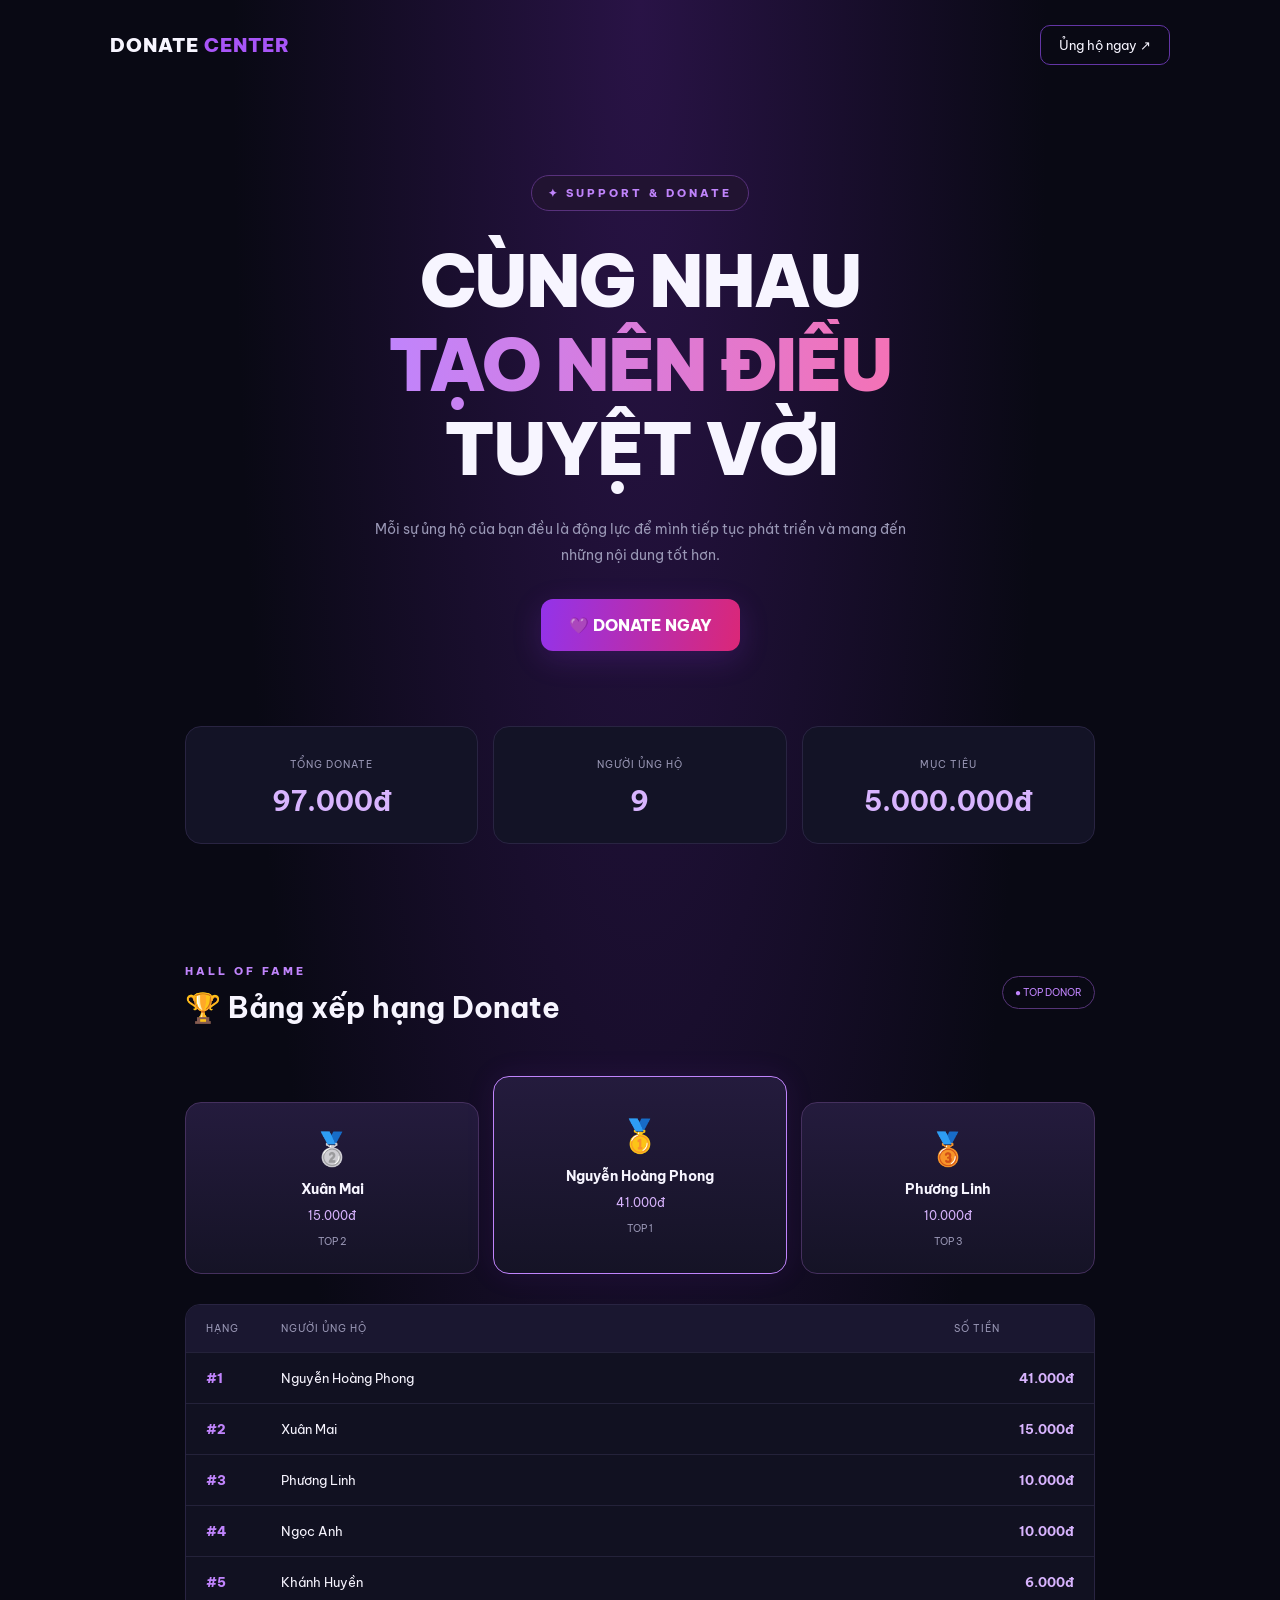
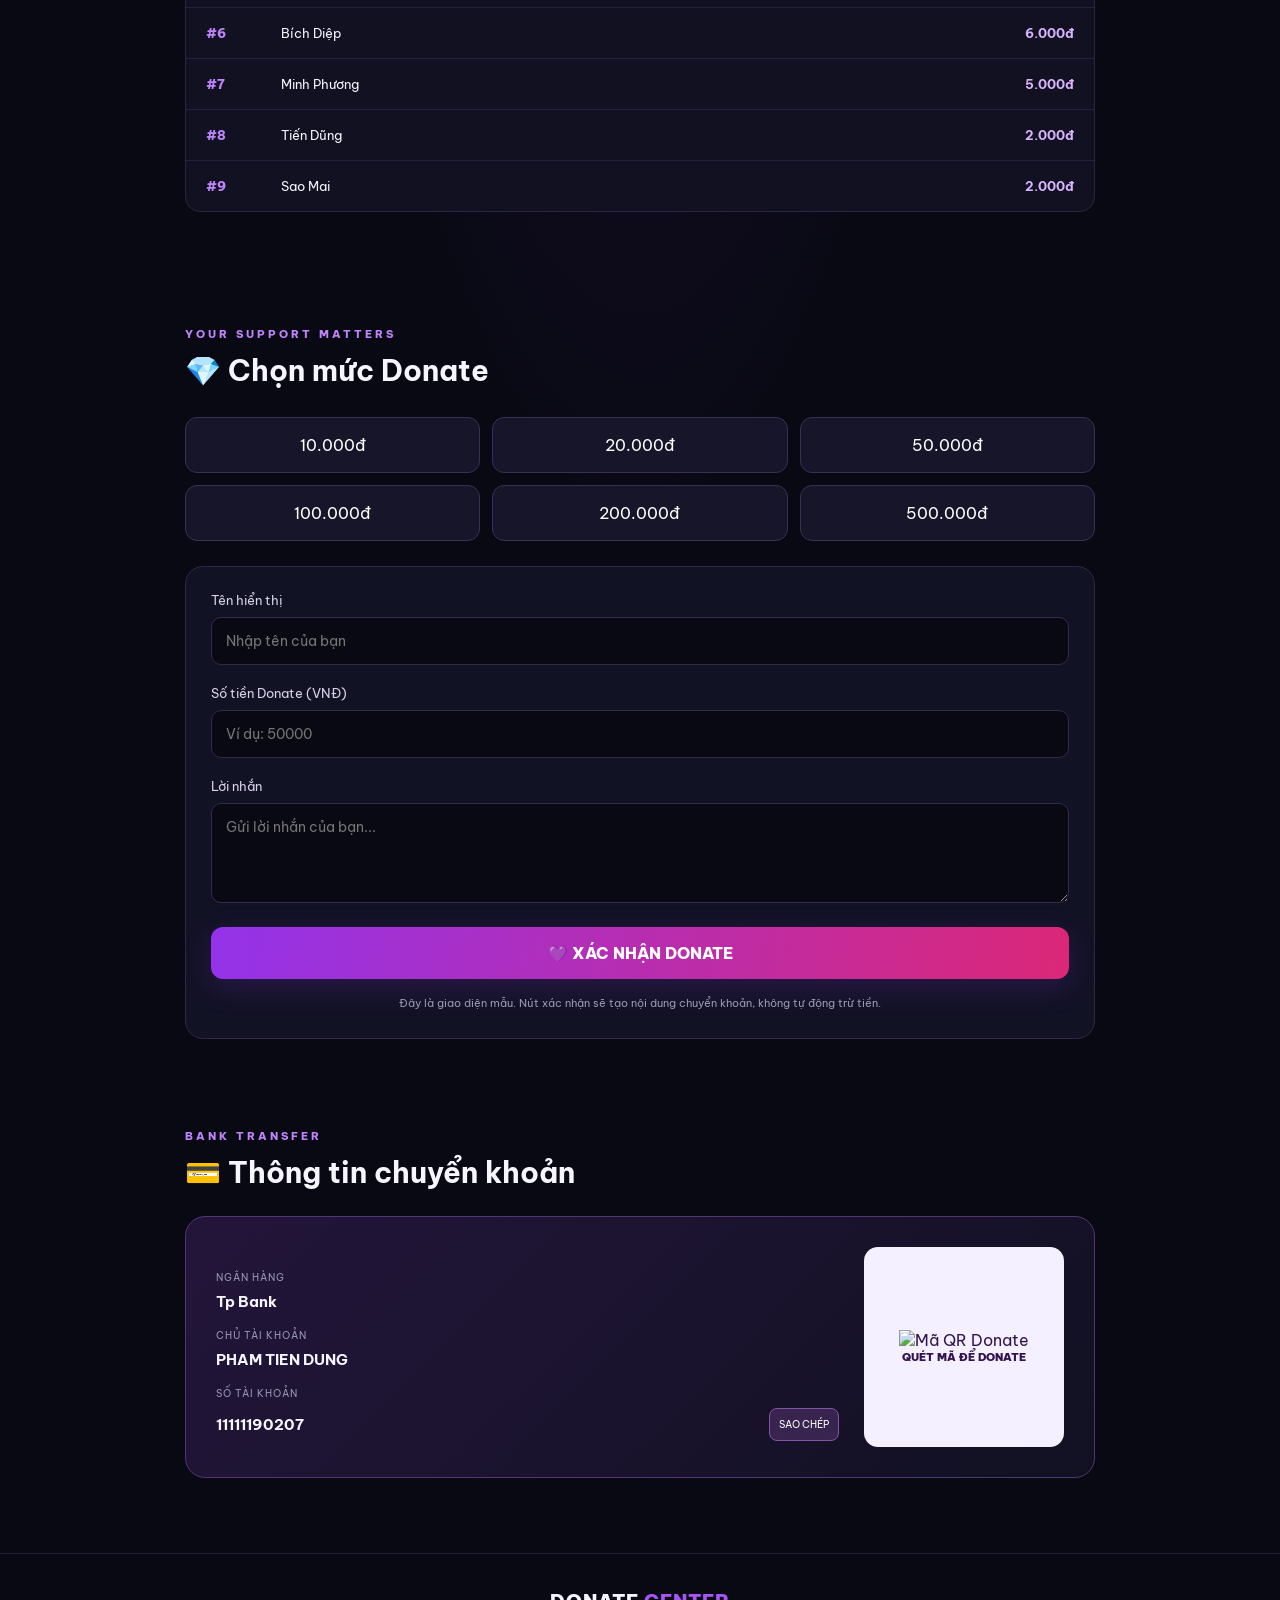
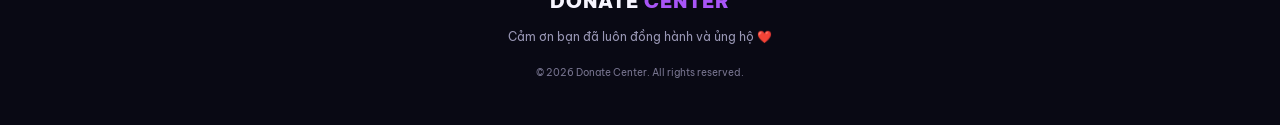
==== index.html @ 5a3e4efa "Update index.html" ====
<!DOCTYPE html>
<html lang="vi">
<head>
    <meta charset="UTF-8">
    <meta name="viewport" content="width=device-width, initial-scale=1.0">
    <title>Donate Center</title>
    <link rel="stylesheet" href="style.css">
</head>
<body>

<header class="header">
    <a href="#" class="logo">DONATE<span> CENTER</span></a>
    <a href="#donate" class="header-btn">Ủng hộ ngay ↗</a>
</header>

<section class="hero">
    <div class="badge">✦ SUPPORT & DONATE</div>

    <h1>CÙNG NHAU<br>
        <span>TẠO NÊN ĐIỀU</span><br>
        TUYỆT VỜI
    </h1>

    <p>Mỗi sự ủng hộ của bạn đều là động lực để mình
       tiếp tục phát triển và mang đến những nội dung tốt hơn.</p>

    <a href="#donate" class="main-btn">💜 DONATE NGAY</a>
</section>

<section class="stats">
    <div class="stat-card">
        <span>TỔNG DONATE</span>
        <h2 id="total">350.000đ</h2>
    </div>

    <div class="stat-card">
        <span>NGƯỜI ỦNG HỘ</span>
        <h2 id="donorCount">8</h2>
    </div>

    <div class="stat-card">
        <span>MỤC TIÊU</span>
        <h2>5.000.000đ</h2>
    </div>
</section>

<section class="section" id="leaderboard">
    <div class="section-heading">
        <div>
            <span class="sub-title">HALL OF FAME</span>
            <h2>🏆 Bảng xếp hạng Donate</h2>
        </div>
        <span class="live">● TOP DONOR</span>
    </div>

    <div class="podium" id="podium"></div>

    <div class="donor-table">
        <div class="table-head">
            <span>HẠNG</span>
            <span>NGƯỜI ỦNG HỘ</span>
            <span>SỐ TIỀN</span>
        </div>
        <div id="donorList"></div>
    </div>
</section>

<section class="section" id="donate">
    <div class="section-heading">
        <div>
            <span class="sub-title">YOUR SUPPORT MATTERS</span>
            <h2>💎 Chọn mức Donate</h2>
        </div>
    </div>

    <div class="amounts">
        <button onclick="selectAmount(10000)">10.000đ</button>
        <button onclick="selectAmount(20000)">20.000đ</button>
        <button onclick="selectAmount(50000)">50.000đ</button>
        <button onclick="selectAmount(100000)">100.000đ</button>
        <button onclick="selectAmount(200000)">200.000đ</button>
        <button onclick="selectAmount(500000)">500.000đ</button>
    </div>

    <div class="donate-box">
        <label for="name">Tên hiển thị</label>
        <input id="name" type="text" placeholder="Nhập tên của bạn">

        <label for="amount">Số tiền Donate (VNĐ)</label>
        <input id="amount" type="number" min="1000"
               placeholder="Ví dụ: 50000">

        <label for="message">Lời nhắn</label>
        <textarea id="message" placeholder="Gửi lời nhắn của bạn..."></textarea>

        <button class="main-btn full-btn" onclick="donateNow()">
            💜 XÁC NHẬN DONATE
        </button>

        <p class="note">
            Đây là giao diện mẫu. Nút xác nhận sẽ tạo nội dung
            chuyển khoản, không tự động trừ tiền.
        </p>
    </div>
</section>

<section class="section transfer">
    <span class="sub-title">BANK TRANSFER</span>
    <h2>💳 Thông tin chuyển khoản</h2>

    <div class="bank-card">
        <div class="bank-info">
            <p>NGÂN HÀNG</p>
            <h3 id="bankName">Tp Bank</h3>

            <p>CHỦ TÀI KHOẢN</p>
            <h3 id="accountName">PHAM TIEN DUNG</h3>

            <p>SỐ TÀI KHOẢN</p>
            <div class="account">
                <h3 id="accountNumber">11111190207</h3>
                <button onclick="copyAccount()">SAO CHÉP</button>
            </div>
        </div>

        <div class="qr-placeholder">
    <img src="qr.png" alt="Mã QR Donate" class="qr-image">
    <p>QUÉT MÃ ĐỂ DONATE</p>
</div>
    </div>
</section>

<footer>
    <a href="#" class="logo">DONATE<span> CENTER</span></a>
    <p>Cảm ơn bạn đã luôn đồng hành và ủng hộ ❤️</p>
    <small>© 2026 Donate Center. All rights reserved.</small>
</footer>

<div id="toast"></div>

<script src="script.js"></script>
</body>
</html>
---- style.css ----
@import url('https://fonts.googleapis.com/css2?family=Be+Vietnam+Pro:wght@400;500;600;700;800;900&display=swap');

:root {
    --bg: #090914;
    --card: #121225;
    --purple: #a855f7;
    --pink: #ec4899;
    --text: #f7f5ff;
    --muted: #9997b5;
}

* {
    margin: 0;
    padding: 0;
    box-sizing: border-box;
    scroll-behavior: smooth;
}

body {
    font-family: 'Be Vietnam Pro', sans-serif;
    background:
        radial-gradient(ellipse at 50% 0%, #291346 0%, transparent 45%),
        var(--bg);
    color: var(--text);
    min-height: 100vh;
}

a {
    color: inherit;
    text-decoration: none;
}

button {
    font: inherit;
    cursor: pointer;
}

.header {
    max-width: 1100px;
    margin: auto;
    padding: 25px 20px;
    display: flex;
    align-items: center;
    justify-content: space-between;
}

.logo {
    font-weight: 900;
    font-size: 19px;
    letter-spacing: 1px;
}

.logo span {
    color: var(--purple);
}

.header-btn {
    padding: 11px 18px;
    border: 1px solid #6335a5;
    border-radius: 10px;
    font-size: 13px;
}

.hero {
    max-width: 800px;
    margin: auto;
    padding: 85px 20px 75px;
    text-align: center;
}

.badge, .sub-title {
    color: #c084fc;
    font-size: 11px;
    font-weight: 800;
    letter-spacing: 3px;
}

.badge {
    display: inline-block;
    padding: 10px 16px;
    border: 1px solid #58317c;
    background: #211331;
    border-radius: 30px;
    margin-bottom: 28px;
}

.hero h1 {
    font-size: clamp(38px, 7vw, 72px);
    font-weight: 900;
    line-height: 1.17;
    letter-spacing: -2px;
}

.hero h1 span {
    background: linear-gradient(90deg, #c084fc, #f472b6);
    color: transparent;
    background-clip: text;
    -webkit-background-clip: text;
}

.hero p {
    max-width: 560px;
    margin: 24px auto 30px;
    line-height: 1.9;
    color: var(--muted);
    font-size: 14px;
}

.main-btn {
    display: inline-block;
    border: none;
    border-radius: 12px;
    padding: 16px 28px;
    color: white;
    font-weight: 800;
    background: linear-gradient(100deg, #9333ea, #db2777);
    box-shadow: 0 8px 30px #9333ea30;
    transition: .25s;
}

.main-btn:hover {
    transform: translateY(-3px);
    box-shadow: 0 10px 35px #9333ea60;
}

.stats {
    max-width: 950px;
    margin: 0 auto 80px;
    padding: 0 20px;
    display: grid;
    grid-template-columns: repeat(3, 1fr);
    gap: 15px;
}

.stat-card {
    background: #131326;
    border: 1px solid #292442;
    padding: 25px 15px;
    border-radius: 16px;
    text-align: center;
}

.stat-card span {
    color: var(--muted);
    font-size: 10px;
    letter-spacing: 1px;
}

.stat-card h2 {
    margin-top: 12px;
    font-size: clamp(18px, 3vw, 27px);
    color: #d8b4fe;
}

.section {
    max-width: 950px;
    margin: 0 auto;
    padding: 35px 20px 75px;
}

.section-heading {
    display: flex;
    align-items: center;
    justify-content: space-between;
    gap: 15px;
    margin-bottom: 28px;
}

.section-heading h2, .transfer h2 {
    font-size: clamp(21px, 4vw, 29px);
    margin-top: 10px;
}

.live {
    color: #c084fc;
    font-size: 10px;
    border: 1px solid #553477;
    padding: 9px 12px;
    border-radius: 30px;
}

.podium {
    display: grid;
    grid-template-columns: repeat(3, 1fr);
    align-items: end;
    gap: 14px;
    margin: 50px 0 30px;
}

.podium-card {
    background: linear-gradient(180deg, #241b3d, #151326);
    border: 1px solid #45305e;
    border-radius: 16px;
    text-align: center;
    padding: 25px 8px;
    min-width: 0;
}

.podium-card.first {
    padding-top: 38px;
    padding-bottom: 38px;
    border-color: #c084fc;
    box-shadow: 0 0 30px #9333ea18;
}

.medal {
    font-size: 32px;
    margin-bottom: 12px;
}

.podium-card h3 {
    font-size: 14px;
    overflow-wrap: anywhere;
}

.podium-card p {
    color: #d8b4fe;
    font-size: 12px;
    margin-top: 10px;
}

.podium-card small {
    display: block;
    margin-top: 12px;
    color: var(--muted);
    font-size: 10px;
}

.donor-table {
    background: #111121;
    border: 1px solid #292442;
    border-radius: 15px;
    overflow: hidden;
}

.table-head, .donor-row {
    display: grid;
    grid-template-columns: 65px 1fr 120px;
    gap: 10px;
    align-items: center;
    padding: 17px 20px;
}

.table-head {
    background: #1a1730;
    color: var(--muted);
    font-size: 10px;
    letter-spacing: 1px;
}

.donor-row {
    border-top: 1px solid #24223a;
    font-size: 13px;
}

.donor-row .rank {
    color: #c084fc;
    font-weight: 800;
}

.donor-row .money {
    color: #d8b4fe;
    text-align: right;
    font-weight: 700;
}

.amounts {
    display: grid;
    grid-template-columns: repeat(3, 1fr);
    gap: 12px;
    margin-bottom: 25px;
}

.amounts button {
    padding: 17px 8px;
    color: white;
    background: #171529;
    border: 1px solid #373052;
    border-radius: 12px;
    transition: .2s;
}

.amounts button:hover,
.amounts button.active {
    border-color: #c084fc;
    background: #352047;
    color: #e9d5ff;
}

.donate-box {
    background: var(--card);
    border: 1px solid #302648;
    border-radius: 18px;
    padding: 25px;
}

.donate-box label {
    display: block;
    color: #d7d2e8;
    font-size: 13px;
    margin-bottom: 9px;
}

.donate-box input,
.donate-box textarea {
    width: 100%;
    padding: 14px;
    background: #090914;
    color: white;
    border: 1px solid #302b48;
    border-radius: 10px;
    outline: none;
    margin-bottom: 20px;
    font: inherit;
    font-size: 14px;
}

.donate-box input:focus,
.donate-box textarea:focus {
    border-color: #a855f7;
}

.donate-box textarea {
    min-height: 100px;
    resize: vertical;
}

.full-btn {
    width: 100%;
}

.note {
    margin-top: 15px;
    text-align: center;
    font-size: 11px;
    color: var(--muted);
    line-height: 1.7;
}

.transfer {
    padding-top: 10px;
}

.bank-card {
    display: grid;
    grid-template-columns: 1fr 200px;
    gap: 25px;
    align-items: center;
    padding: 30px;
    margin-top: 25px;
    background: linear-gradient(135deg, #23153a, #111122);
    border: 1px solid #533576;
    border-radius: 20px;
}

.bank-info > p {
    color: var(--muted);
    font-size: 10px;
    letter-spacing: 1px;
    margin: 18px 0 8px;
}

.bank-info h3 {
    font-size: 15px;
    overflow-wrap: anywhere;
}

.account {
    display: flex;
    justify-content: space-between;
    align-items: center;
    gap: 10px;
}

.account button {
    background: #38244f;
    border: 1px solid #8154a8;
    color: white;
    border-radius: 8px;
    padding: 9px;
    font-size: 10px;
}

.qr-placeholder {
    aspect-ratio: 1;
    background: #f5f0ff;
    border-radius: 14px;
    color: #32154e;
    display: flex;
    flex-direction: column;
    justify-content: center;
    align-items: center;
    text-align: center;
    padding: 10px;
}

.qr-placeholder div {
    font-size: 75px;
}

.qr-placeholder p {
    font-size: 11px;
    font-weight: 900;
}

.qr-placeholder small {
    font-size: 9px;
    margin-top: 8px;
}

footer {
    text-align: center;
    padding: 35px 20px 45px;
    border-top: 1px solid #242039;
}

footer p {
    color: var(--muted);
    font-size: 12px;
    margin: 16px 0;
}

footer small {
    color: #77748f;
    font-size: 10px;
}

#toast {
    position: fixed;
    left: 50%;
    bottom: 25px;
    transform: translate(-50%, 20px);
    opacity: 0;
    pointer-events: none;
    background: #261739;
    border: 1px solid #9254c4;
    padding: 14px 20px;
    border-radius: 12px;
    font-size: 13px;
    z-index: 10;
    transition: .3s;
    width: max-content;
    max-width: 90%;
}

#toast.show {
    opacity: 1;
    transform: translate(-50%, 0);
}

@media (max-width: 600px) {
    .hero {
        padding-top: 65px;
    }

    .stats {
        gap: 8px;
        margin-bottom: 50px;
    }

    .stat-card {
        padding: 20px 5px;
    }

    .stat-card span {
        font-size: 8px;
    }

    .podium {
        gap: 7px;
    }

    .podium-card {
        padding: 20px 5px;
    }

    .podium-card.first {
        padding-top: 30px;
        padding-bottom: 30px;
    }

    .podium-card h3 {
        font-size: 12px;
    }

    .podium-card p {
        font-size: 10px;
    }

    .table-head, .donor-row {
        grid-template-columns: 42px 1fr 90px;
        padding: 15px 10px;
        gap: 6px;
        font-size: 11px;
    }

    .amounts {
        grid-template-columns: repeat(2, 1fr);
    }

    .bank-card {
        grid-template-columns: 1fr;
        padding: 22px;
    }

    .qr-placeholder {
        width: 180px;
        margin: auto;
    }

    .section-heading {
        align-items: flex-start;
    }

    .live {
        font-size: 8px;
    }
}
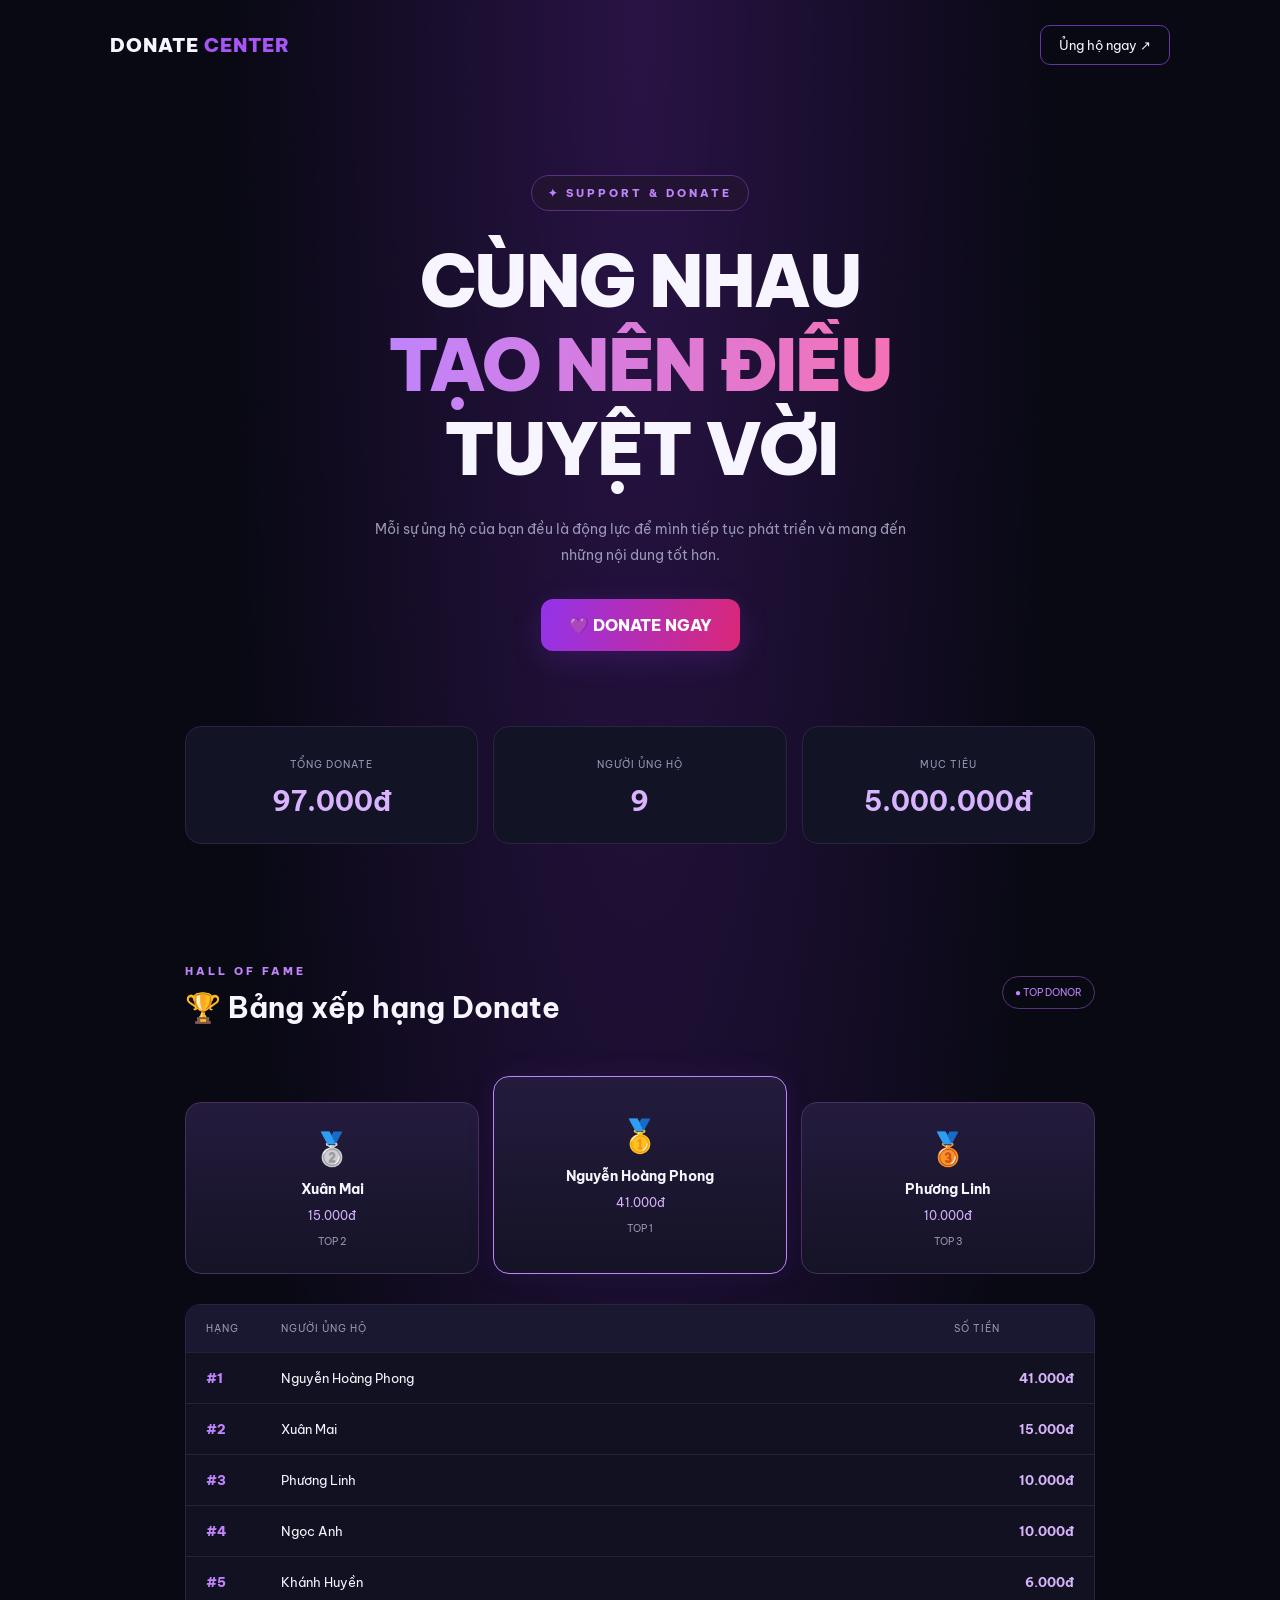
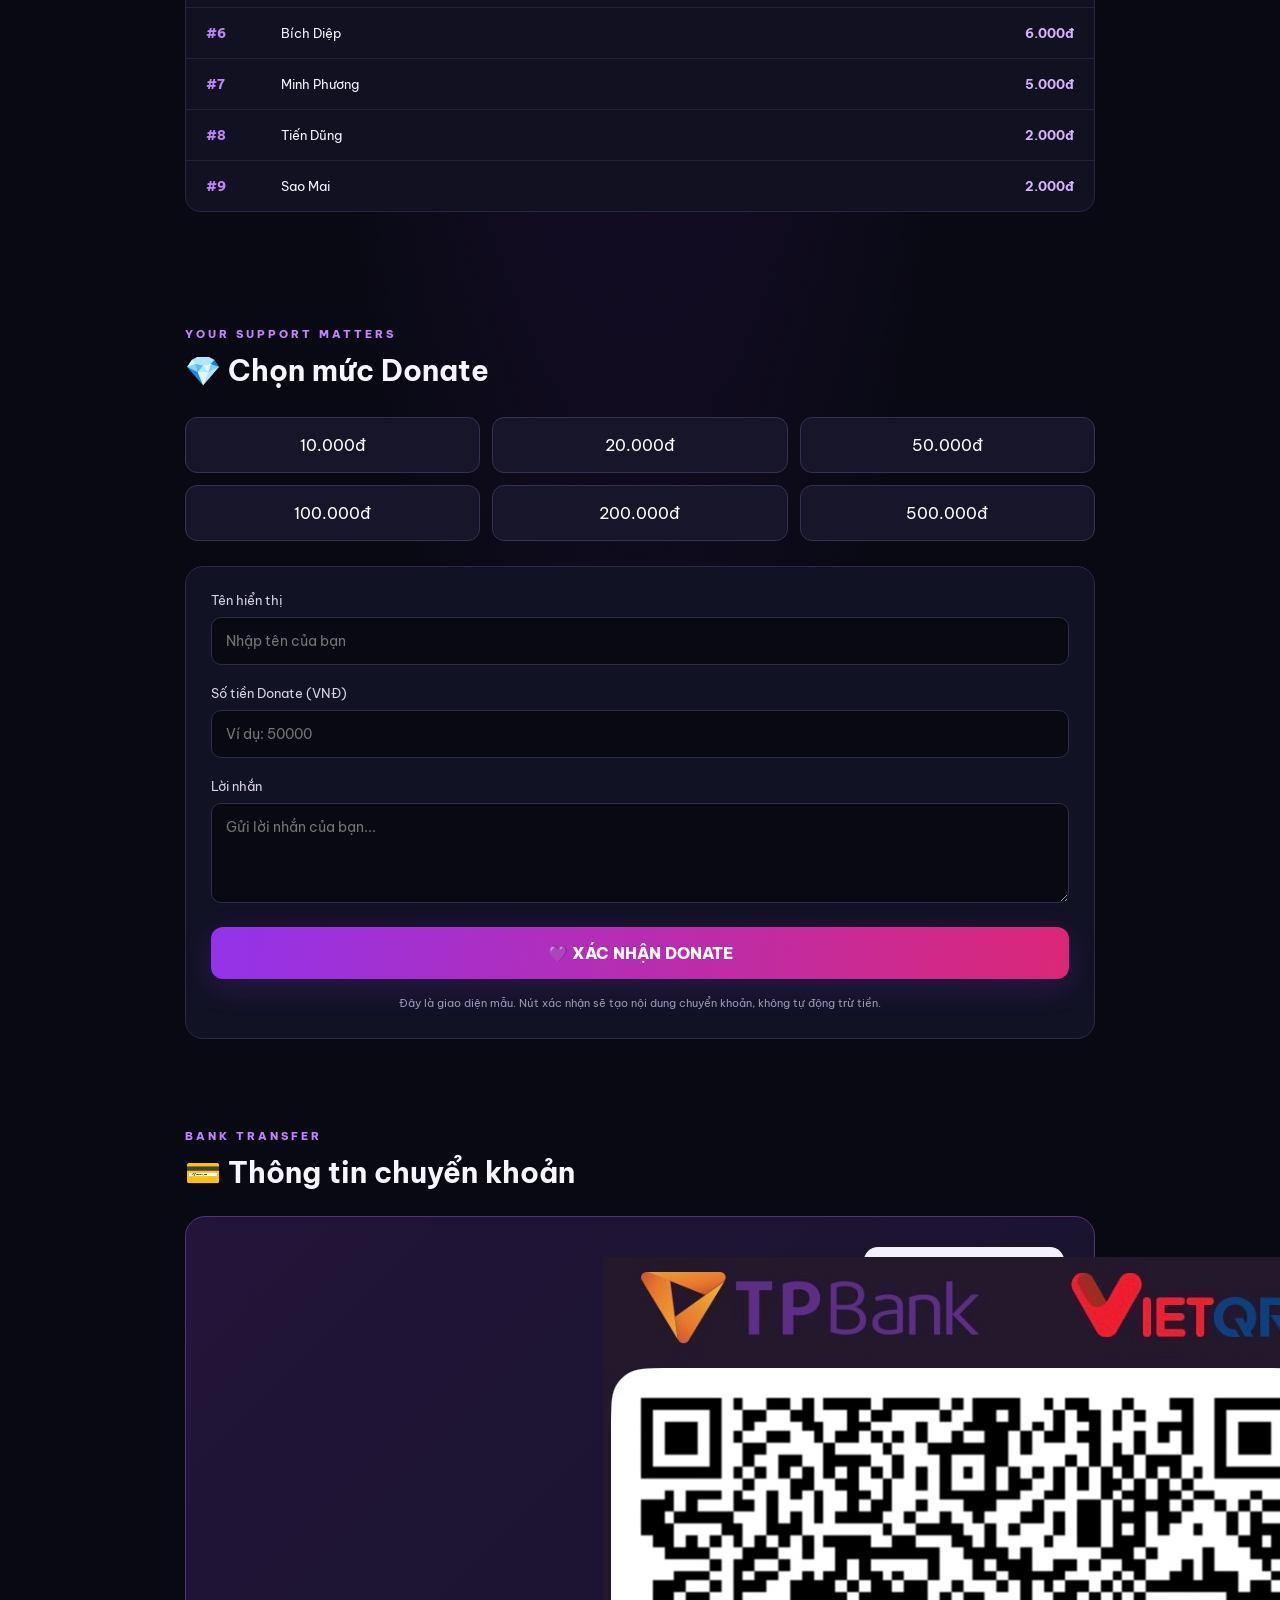
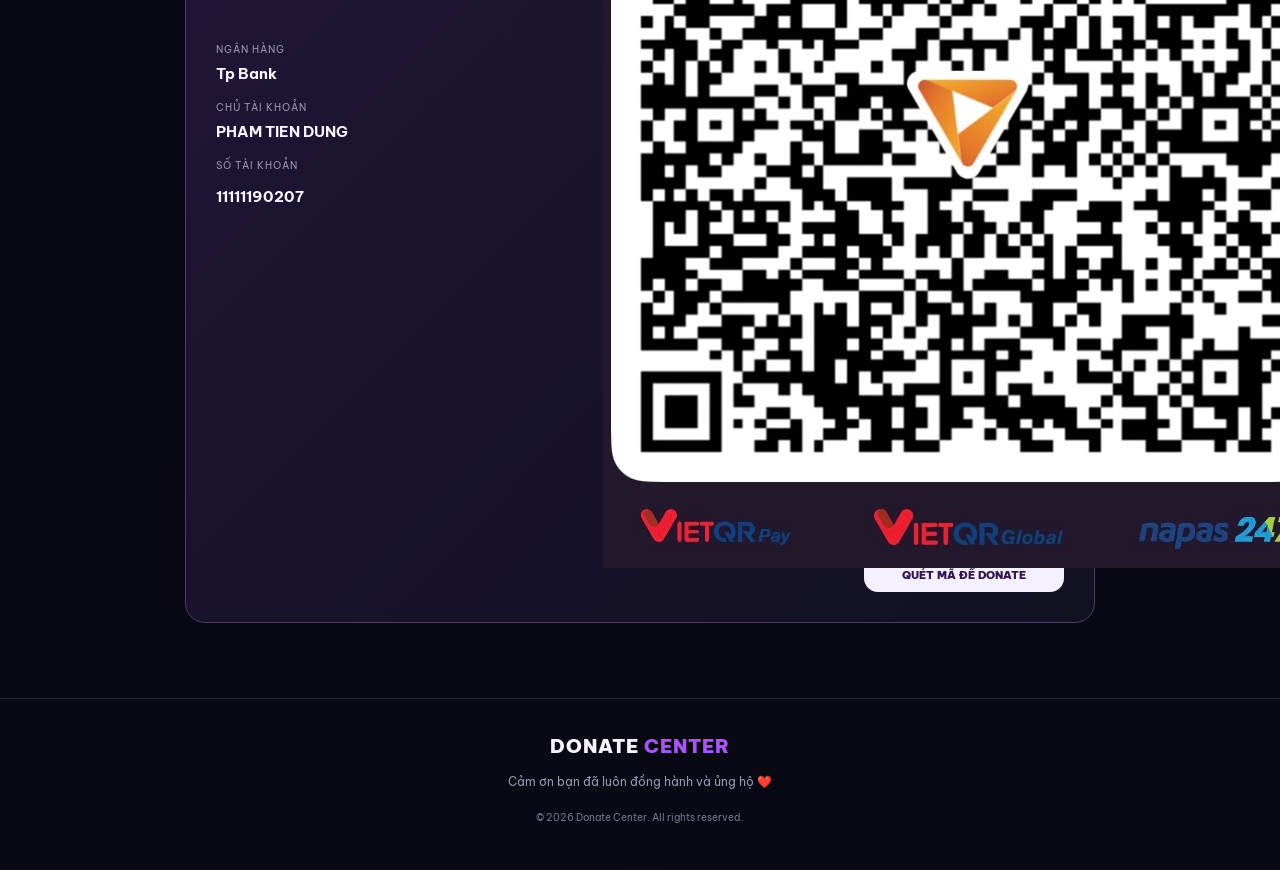
==== commit a2977d4b: "Update index.html" ====
--- a/index.html
+++ b/index.html
@@ -124,7 +124,7 @@
         </div>
 
         <div class="qr-placeholder">
-    <img src="qr.png" alt="Mã QR Donate" class="qr-image">
+    <img src="IMG_4202.jpeg" alt="Mã QR Donate" class="qr-image">
     <p>QUÉT MÃ ĐỂ DONATE</p>
 </div>
     </div>
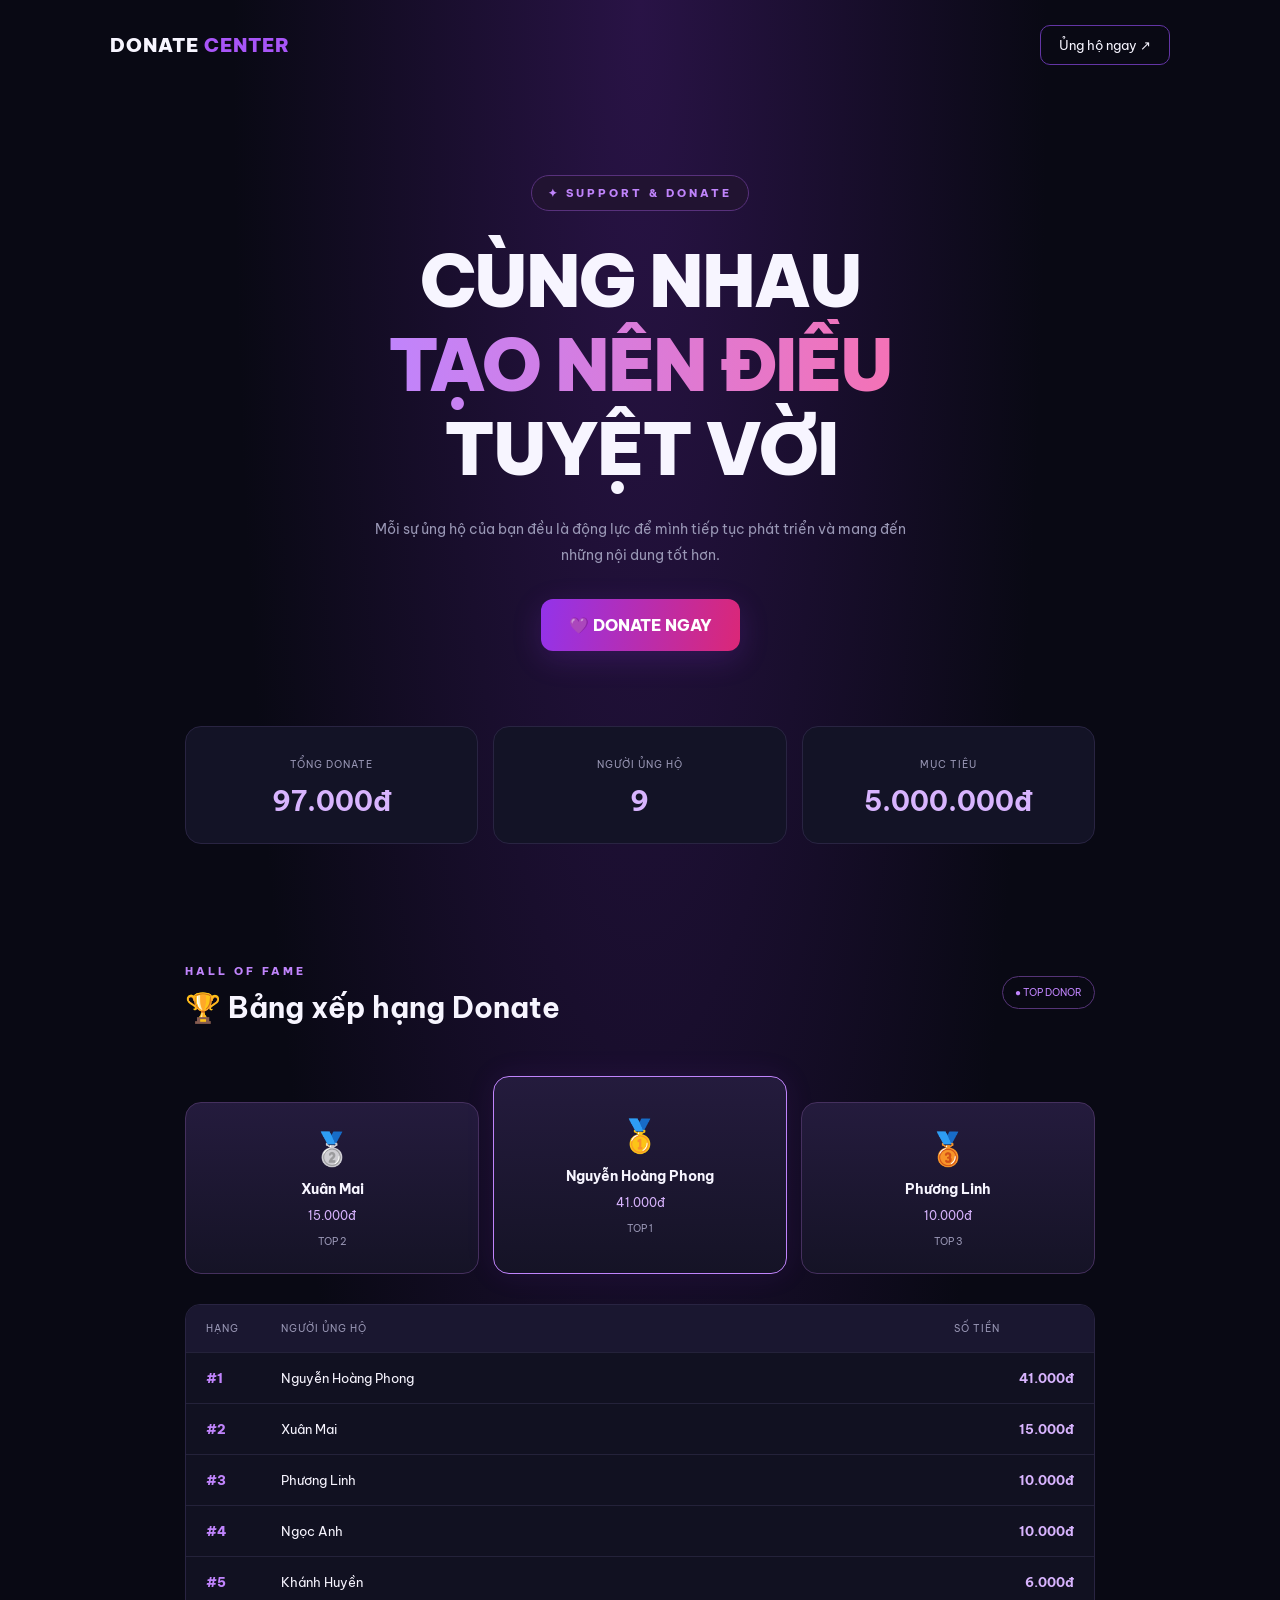
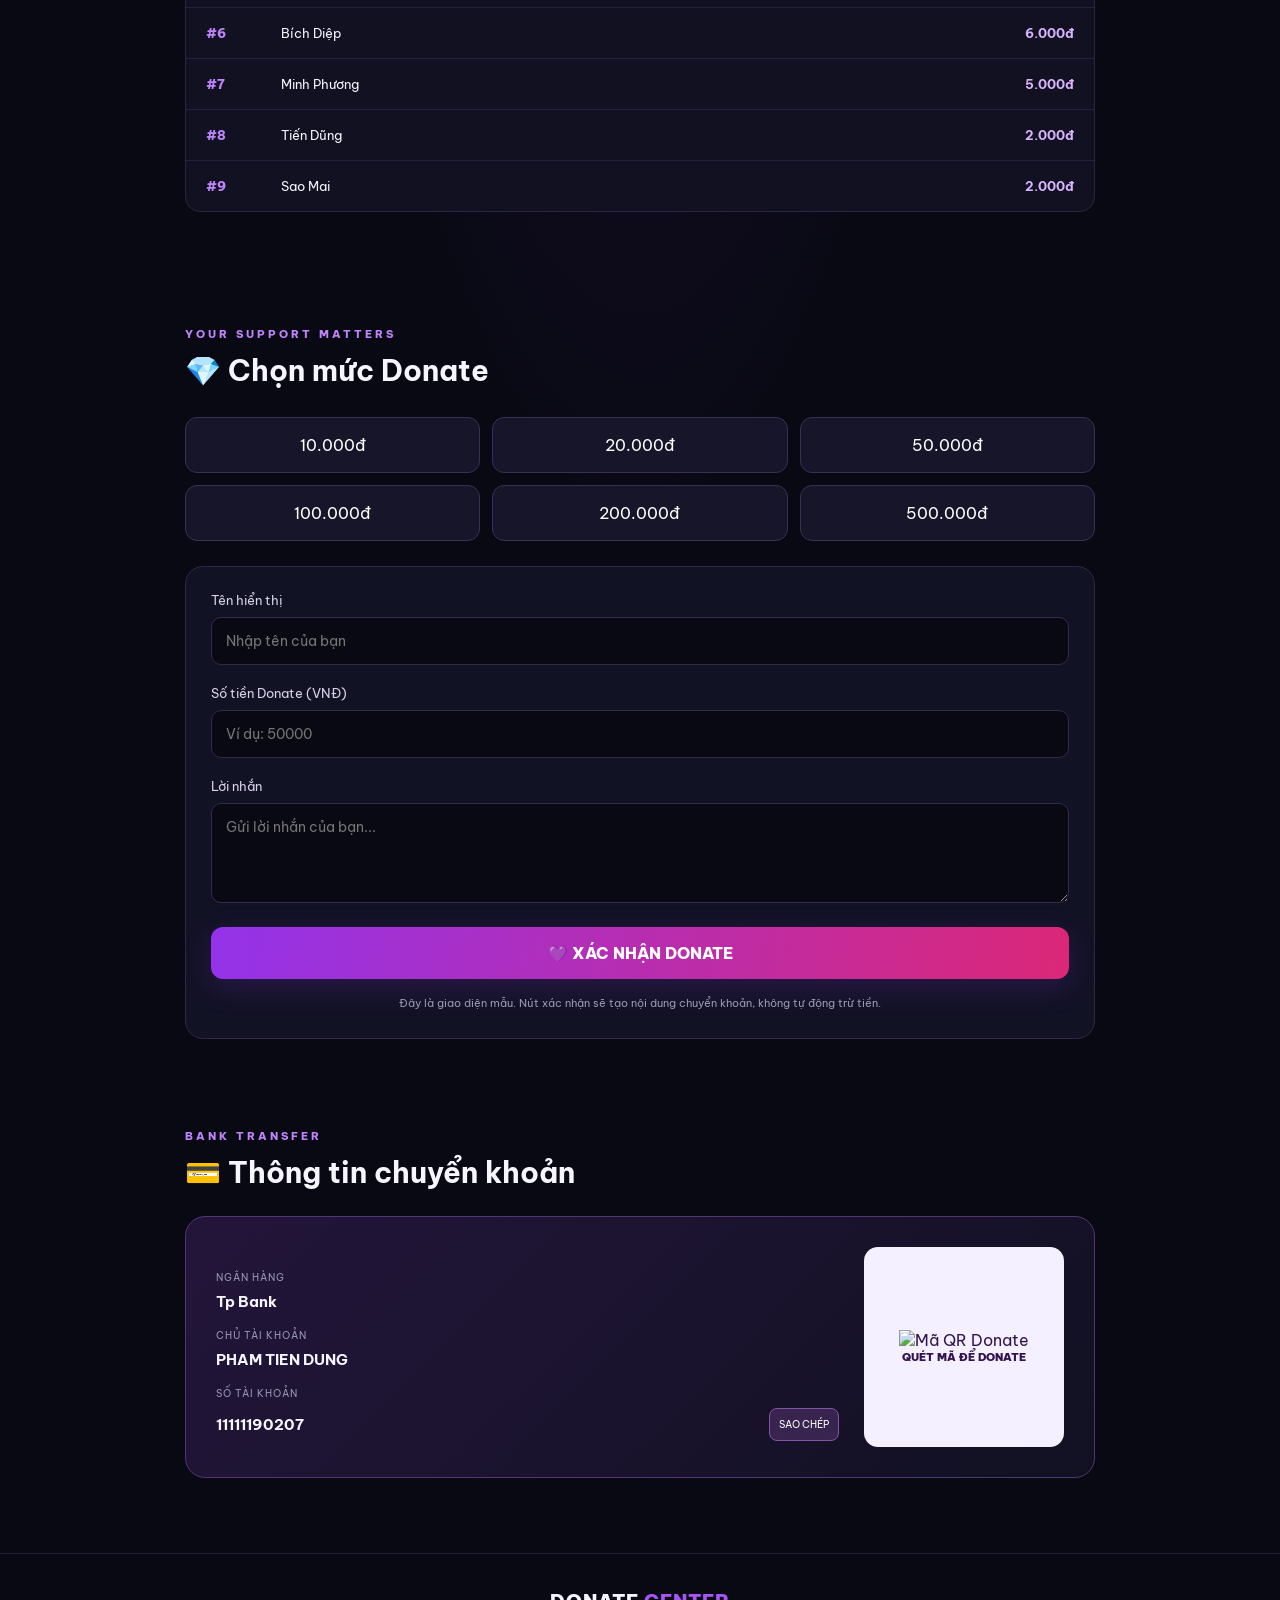
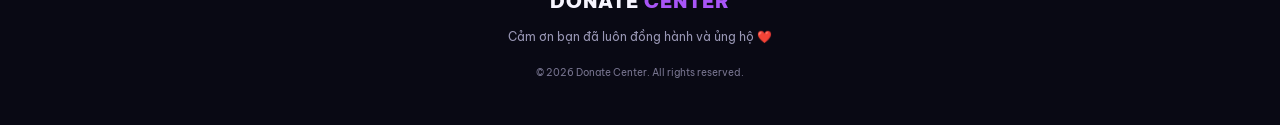
==== commit 587111fc: "Update index.html" ====
--- a/index.html
+++ b/index.html
@@ -124,7 +124,7 @@
         </div>
 
         <div class="qr-placeholder">
-    <img src="IMG_4202.jpeg" alt="Mã QR Donate" class="qr-image">
+    <img src="qr.jpg" alt="Mã QR Donate" class="qr-image">
     <p>QUÉT MÃ ĐỂ DONATE</p>
 </div>
     </div>
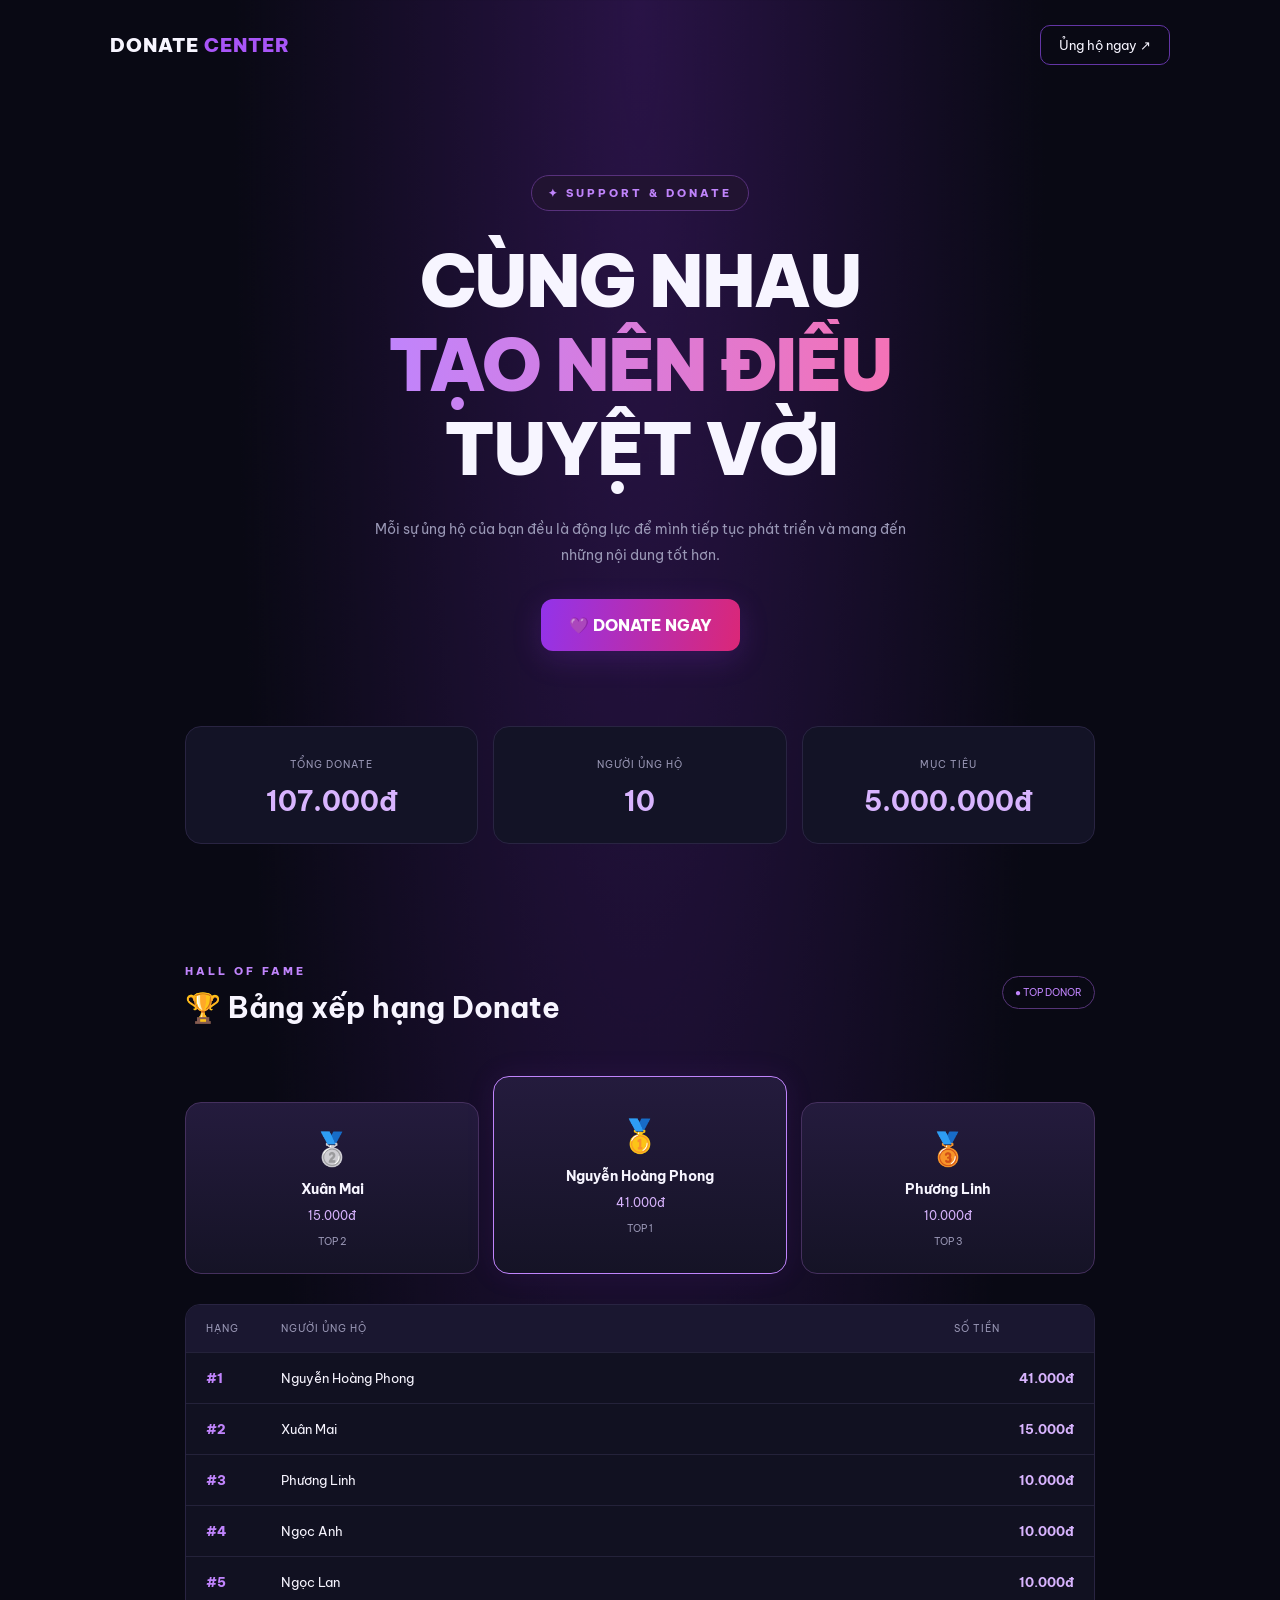
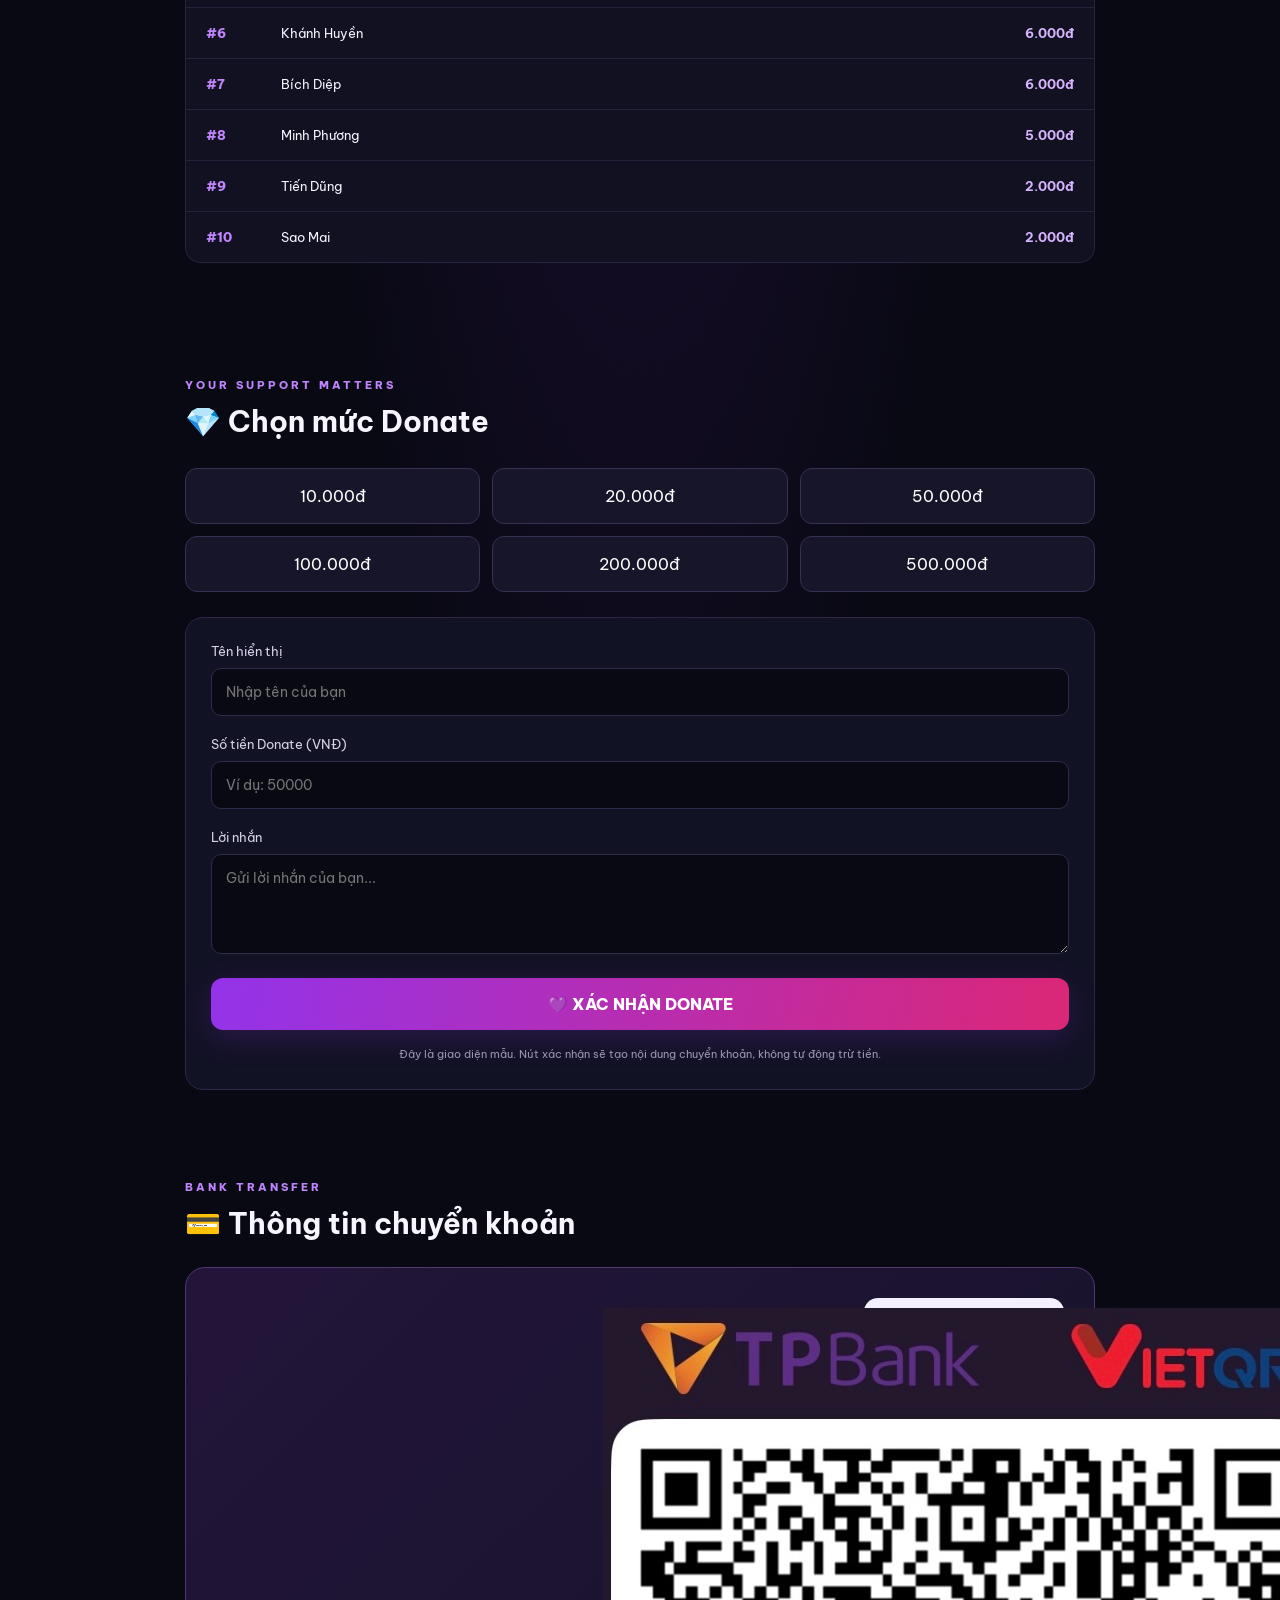
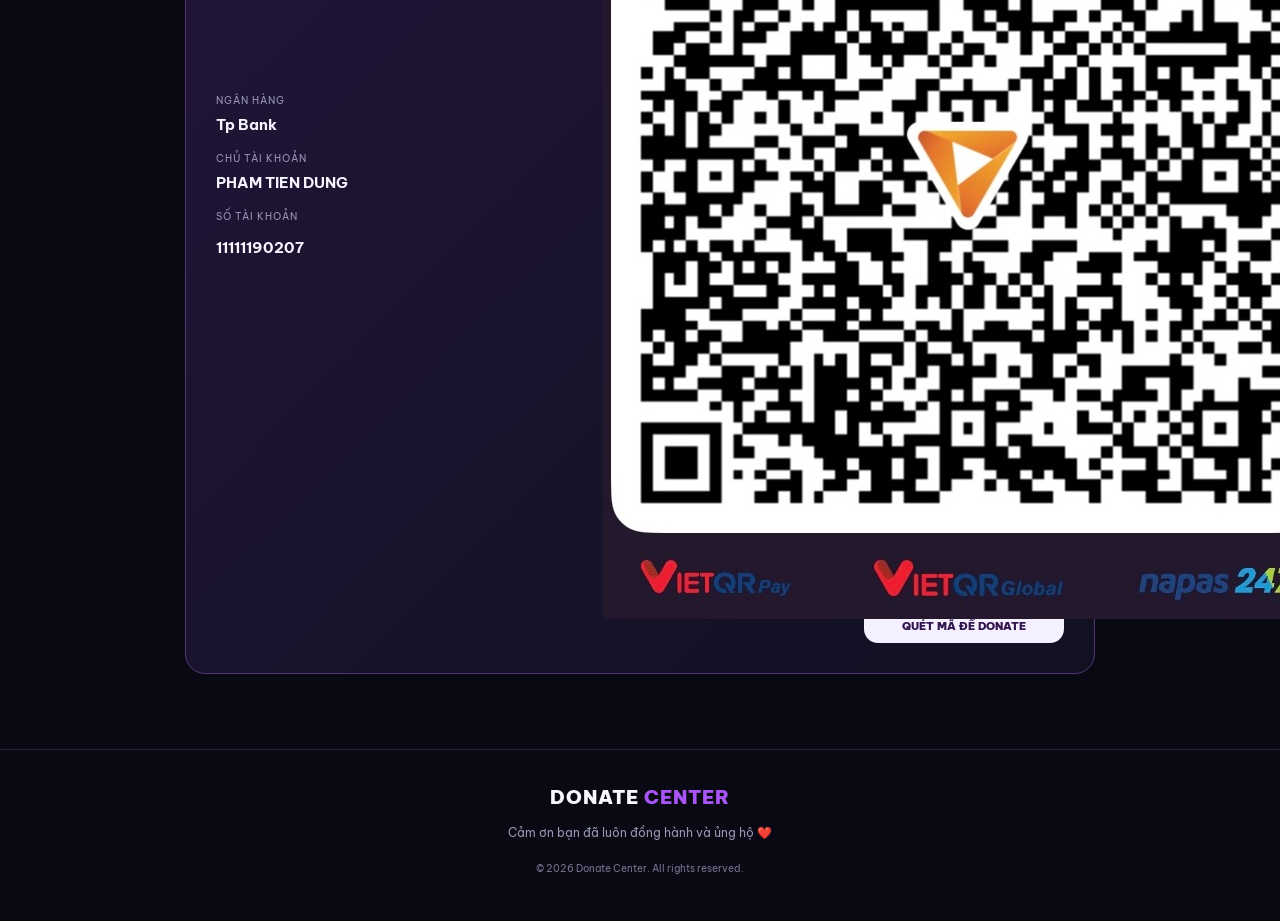
==== commit 1c955987: "Update index.html" ====
--- a/index.html
+++ b/index.html
@@ -124,7 +124,7 @@
         </div>
 
         <div class="qr-placeholder">
-    <img src="qr.jpg" alt="Mã QR Donate" class="qr-image">
+    <img src="assets/qr.png" alt="Mã QR Donate" class="qr-image">
     <p>QUÉT MÃ ĐỂ DONATE</p>
 </div>
     </div>
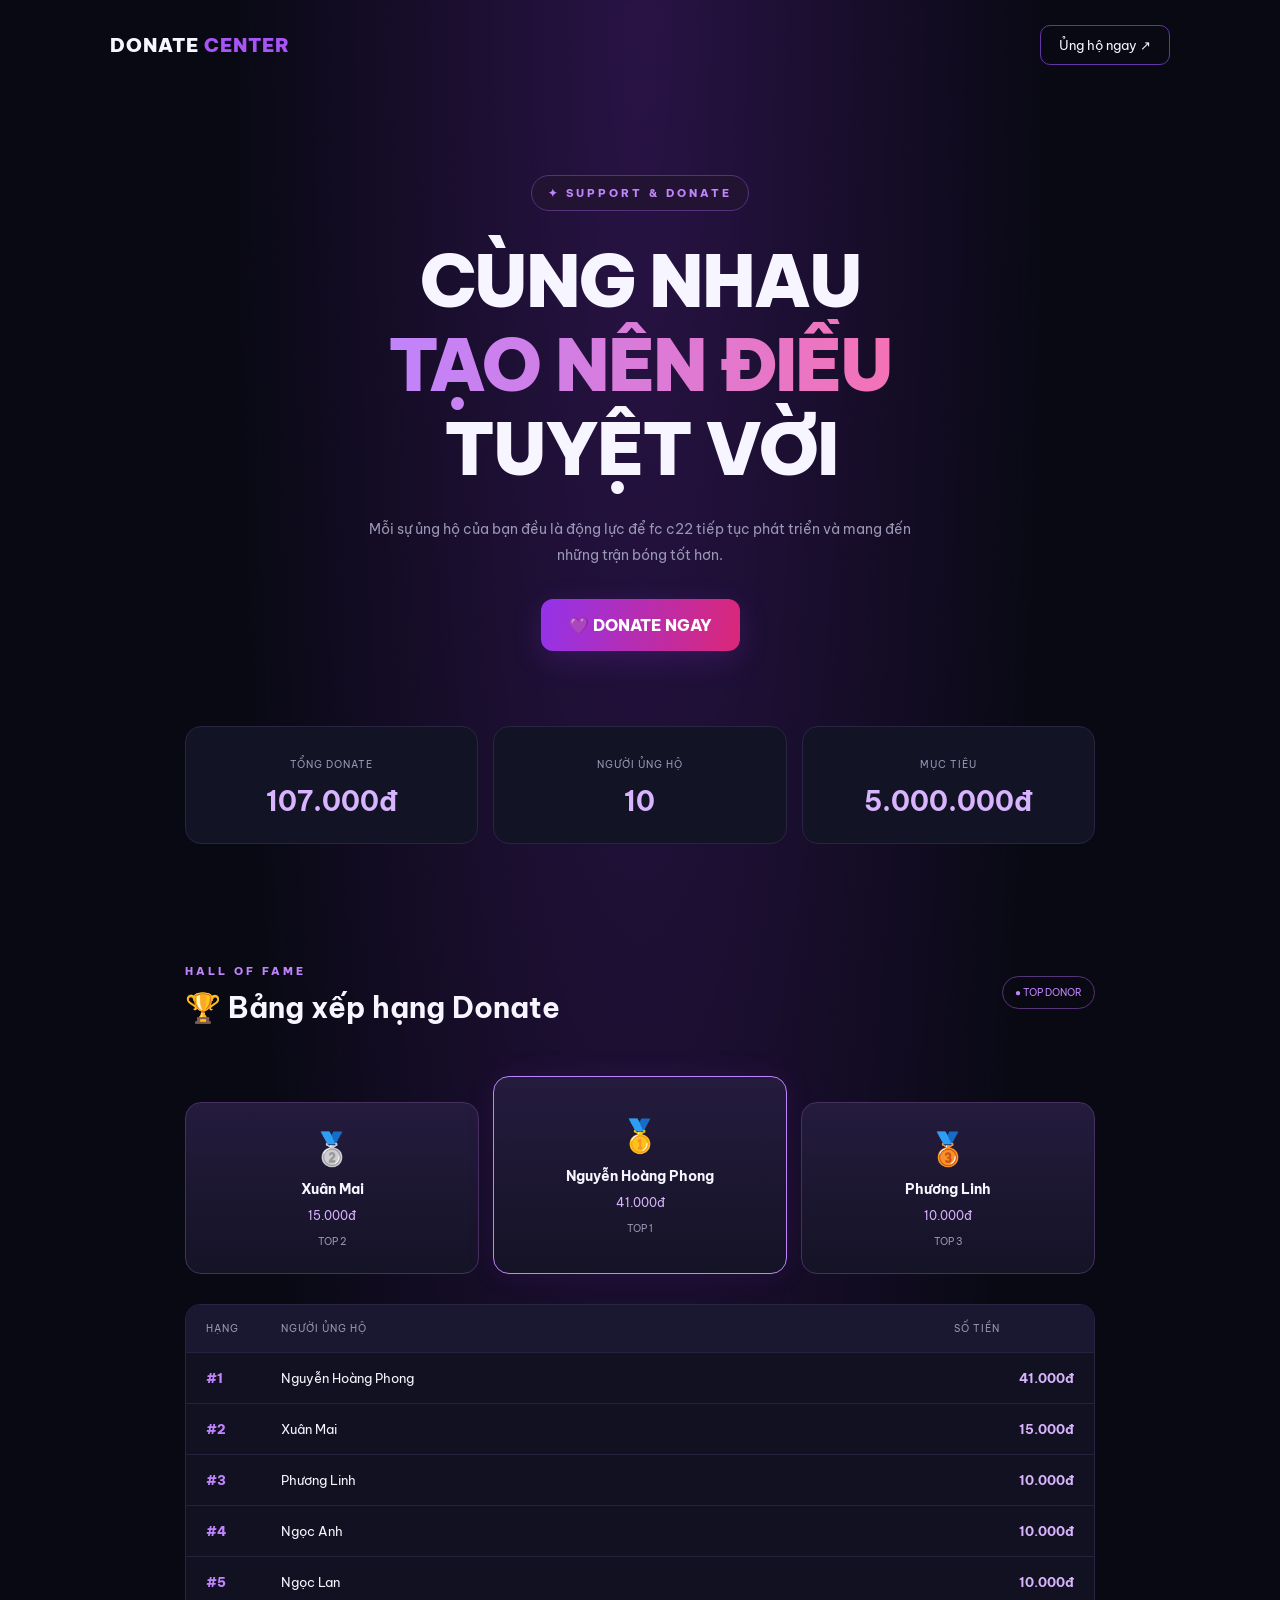
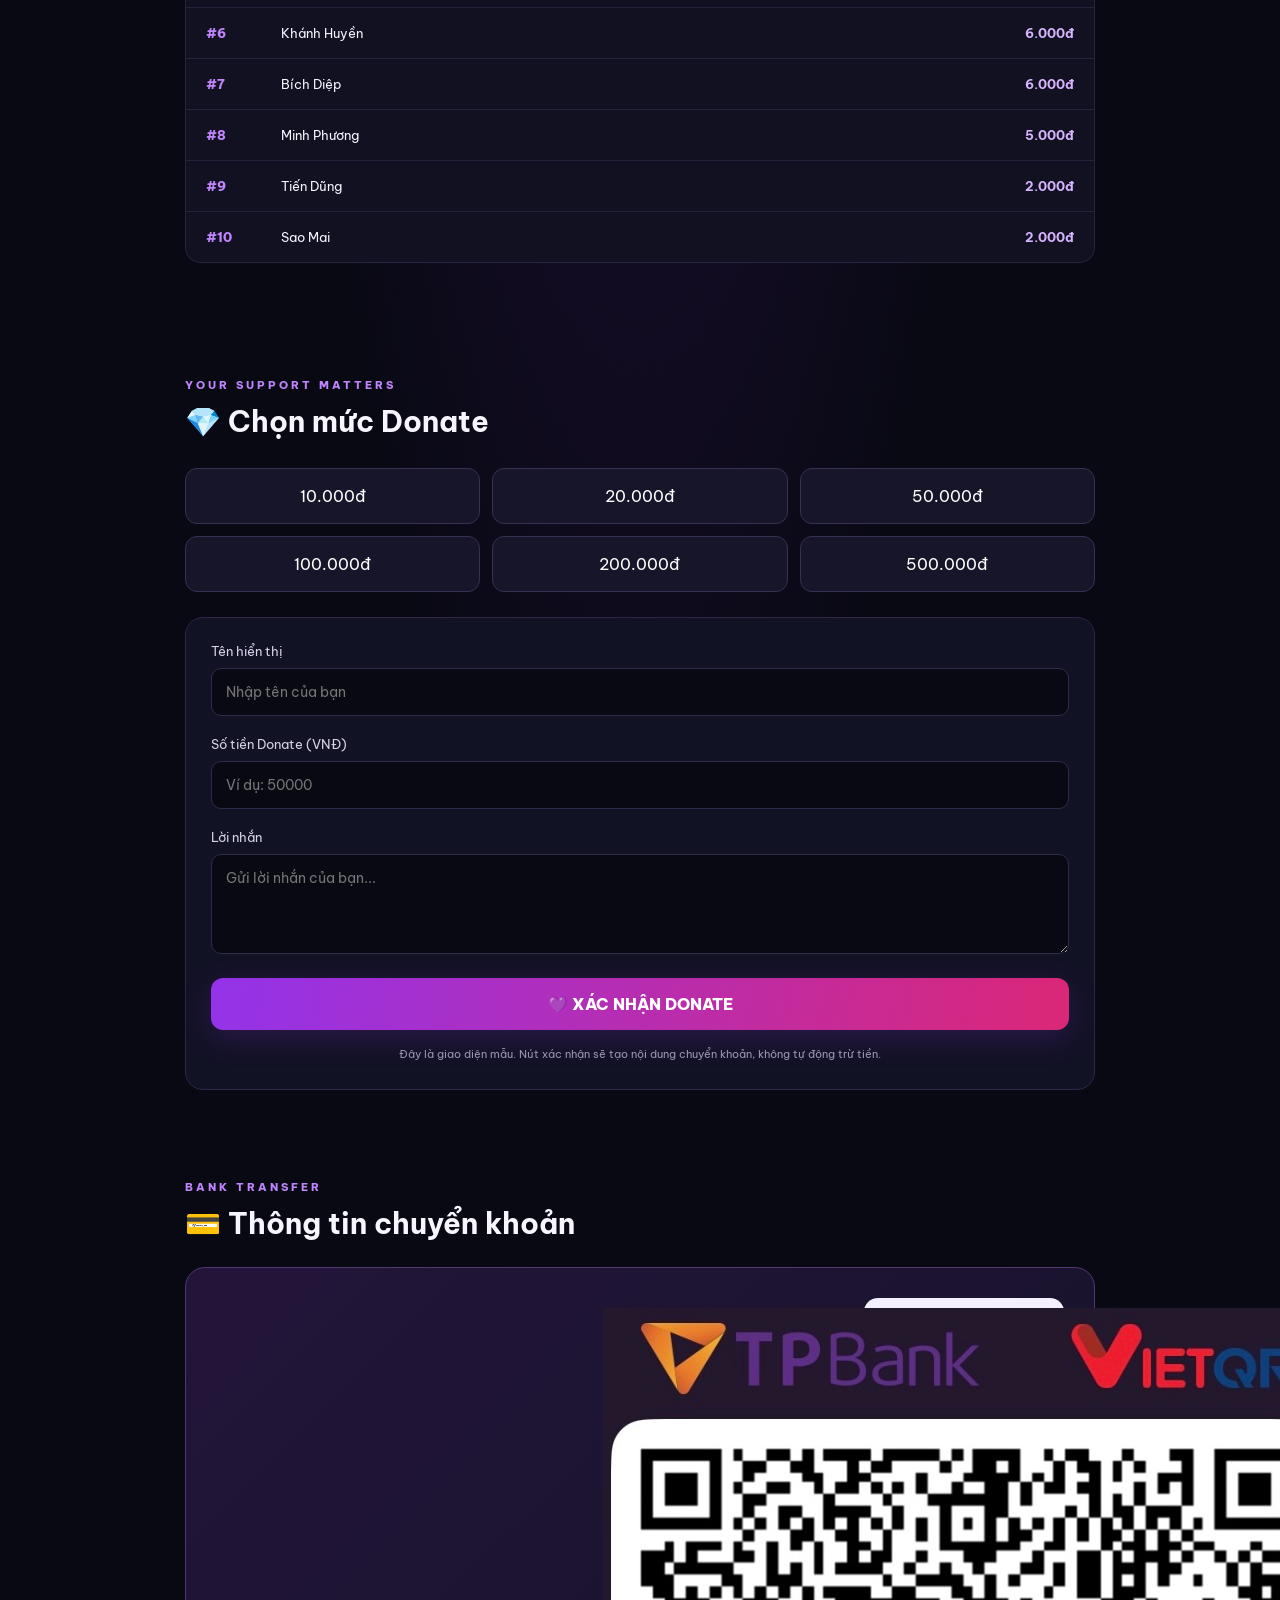
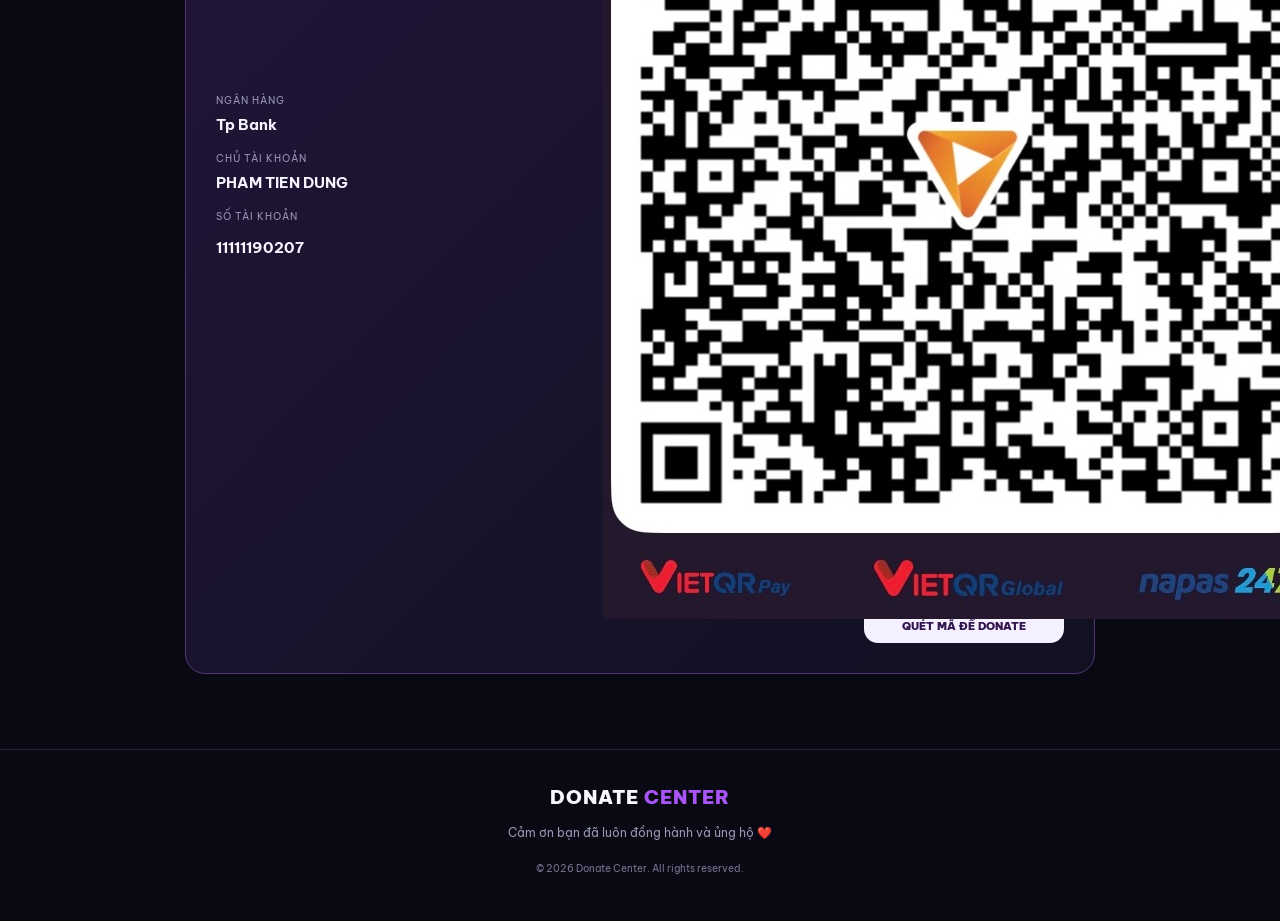
==== commit bdfa5c59: "Update index.html" ====
--- a/index.html
+++ b/index.html
@@ -21,8 +21,8 @@
         TUYỆT VỜI
     </h1>
 
-    <p>Mỗi sự ủng hộ của bạn đều là động lực để mình
-       tiếp tục phát triển và mang đến những nội dung tốt hơn.</p>
+    <p>Mỗi sự ủng hộ của bạn đều là động lực để fc c22
+       tiếp tục phát triển và mang đến những trận bóng tốt hơn.</p>
 
     <a href="#donate" class="main-btn">💜 DONATE NGAY</a>
 </section>
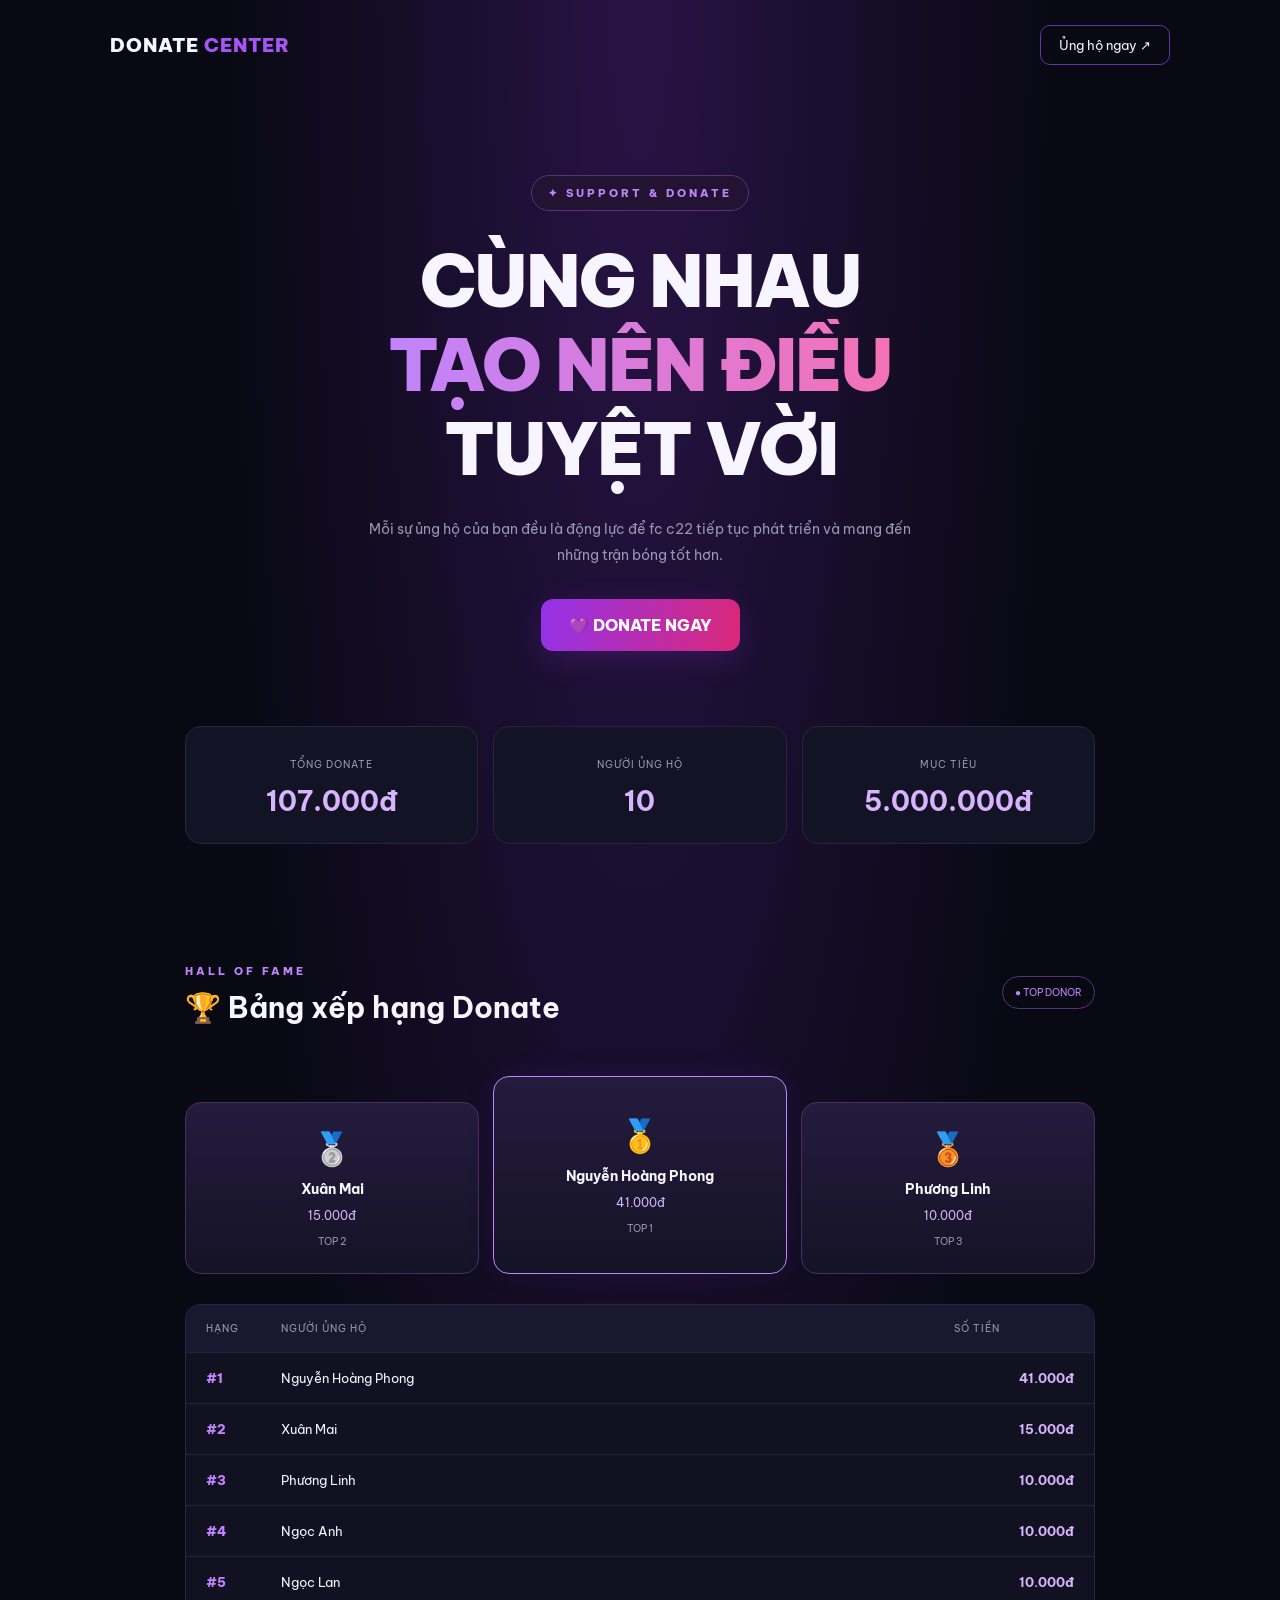
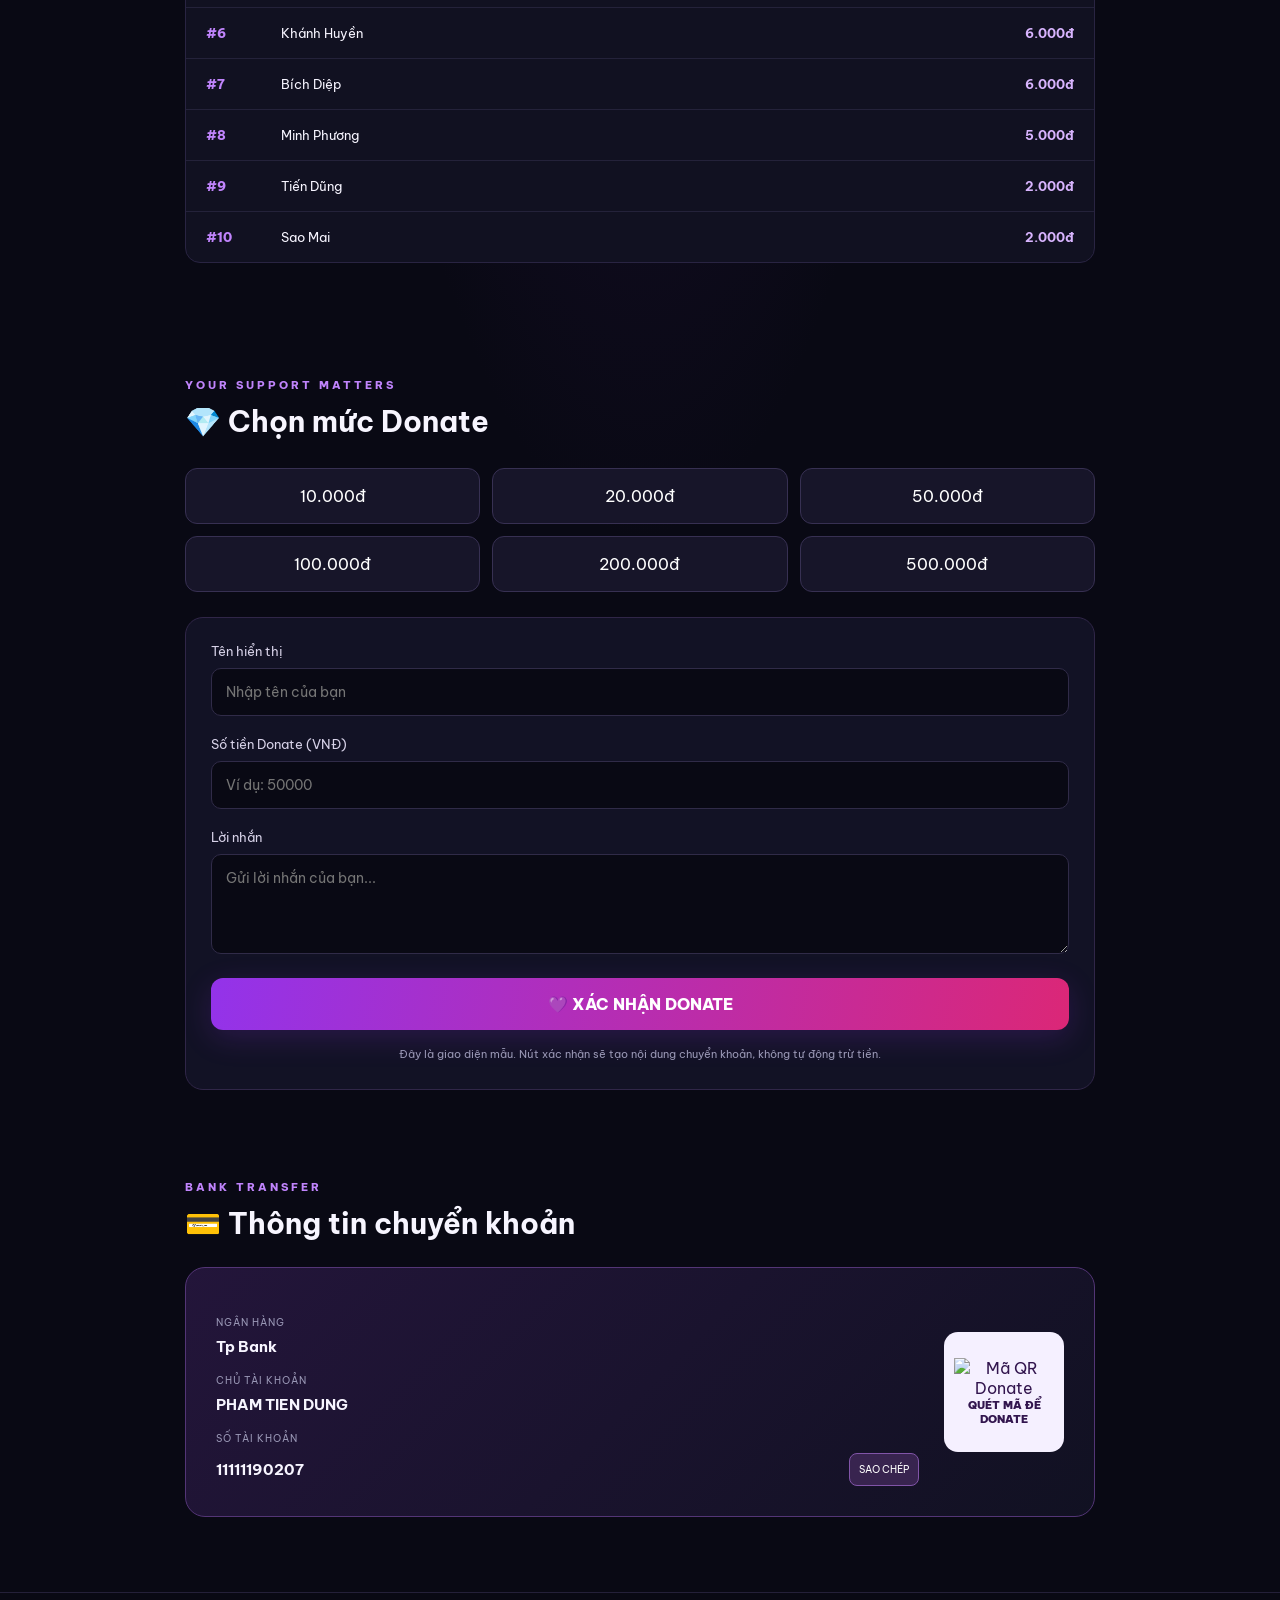
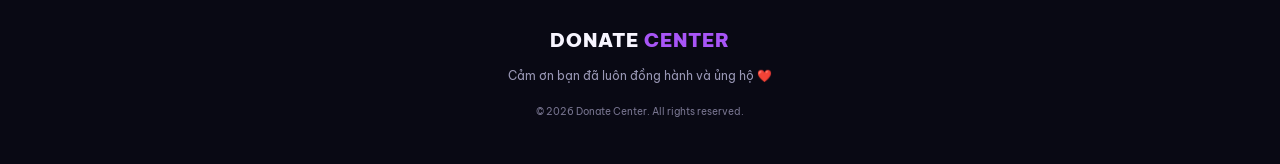
==== commit ab6a8830: "Update index.html" ====
--- a/index.html
+++ b/index.html
@@ -124,7 +124,7 @@
         </div>
 
         <div class="qr-placeholder">
-    <img src="assets/qr.png" alt="Mã QR Donate" class="qr-image">
+    <img src="assets/qr.pg" alt="Mã QR Donate" class="qr-image">
     <p>QUÉT MÃ ĐỂ DONATE</p>
 </div>
     </div>
--- a/style.css
+++ b/style.css
@@ -343,7 +343,7 @@
 
 .bank-card {
     display: grid;
-    grid-template-columns: 1fr 200px;
+    grid-template-columns: 1fr 120px;
     gap: 25px;
     align-items: center;
     padding: 30px;
@@ -382,6 +382,8 @@
 }
 
 .qr-placeholder {
+    width: 120px;
+    max-width: 100%;
     aspect-ratio: 1;
     background: #f5f0ff;
     border-radius: 14px;
@@ -504,7 +506,7 @@
     }
 
     .qr-placeholder {
-        width: 180px;
+        width: 120px;
         margin: auto;
     }
 
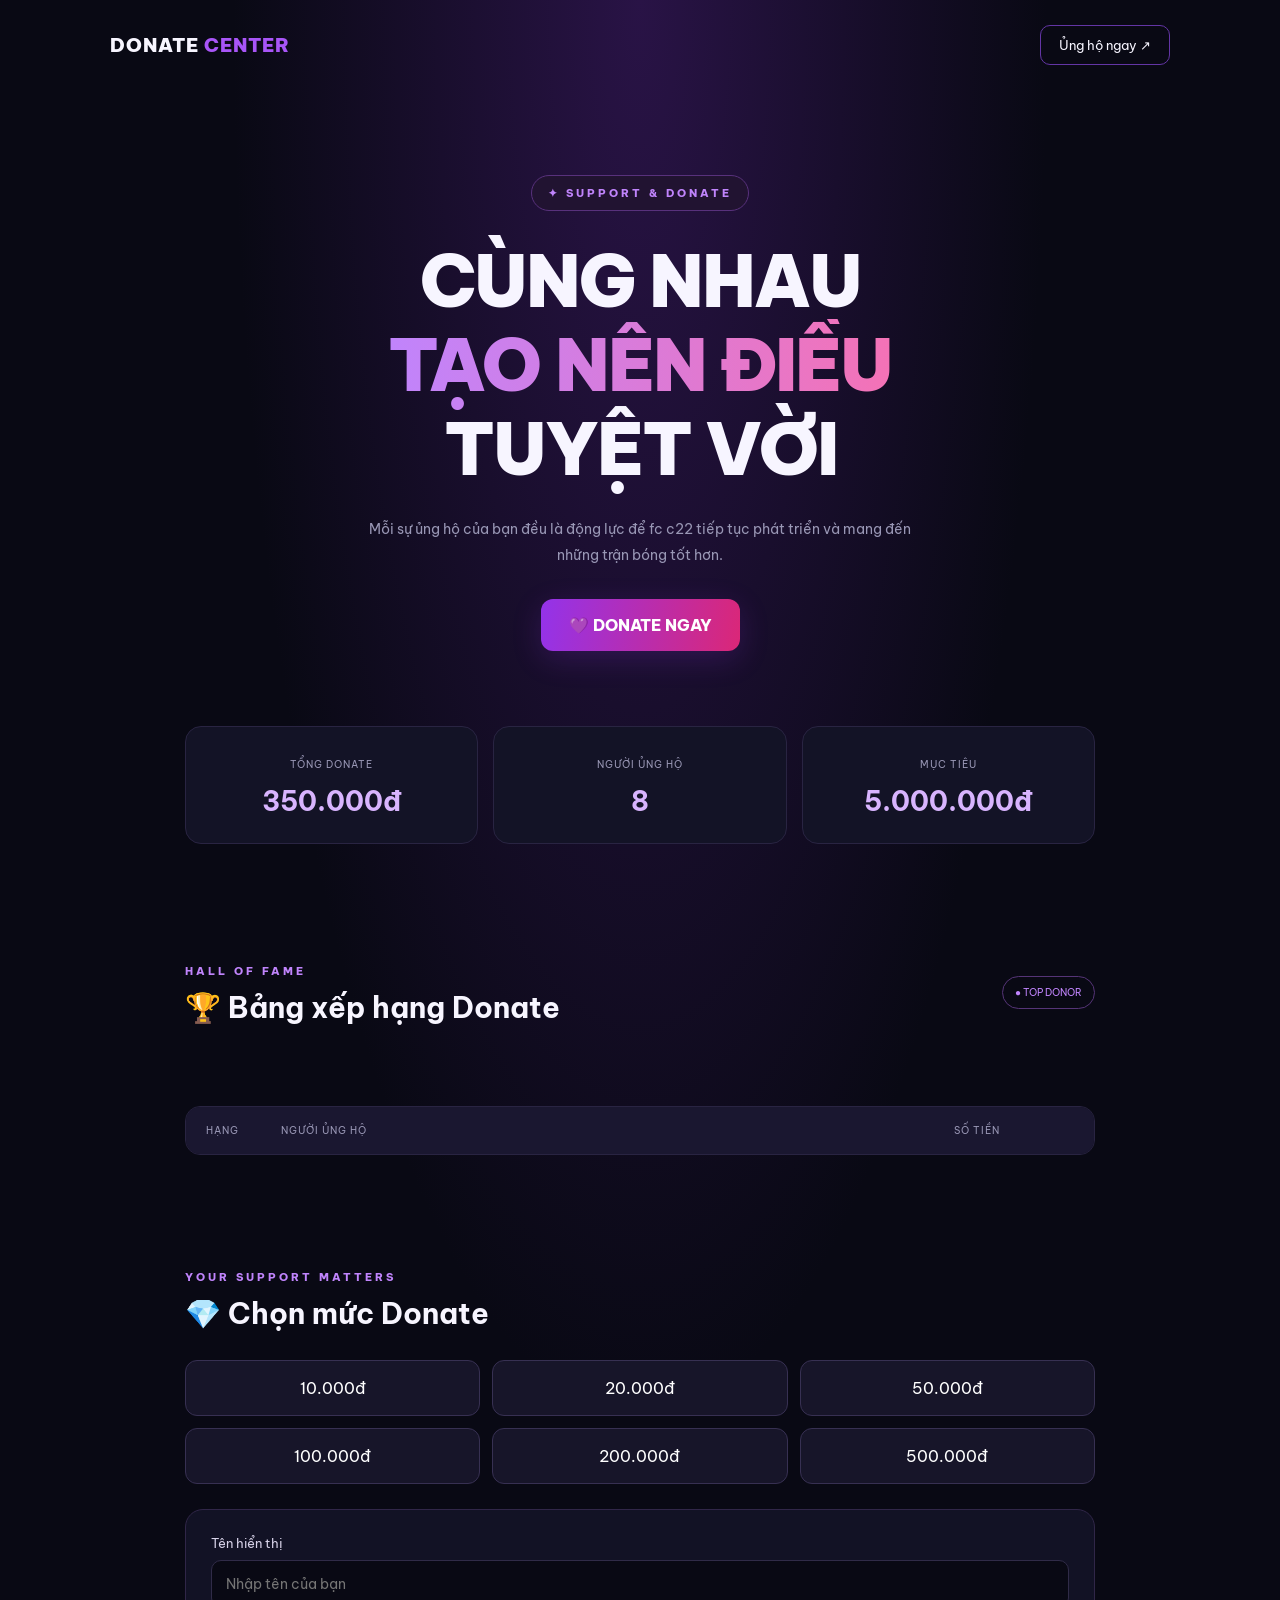
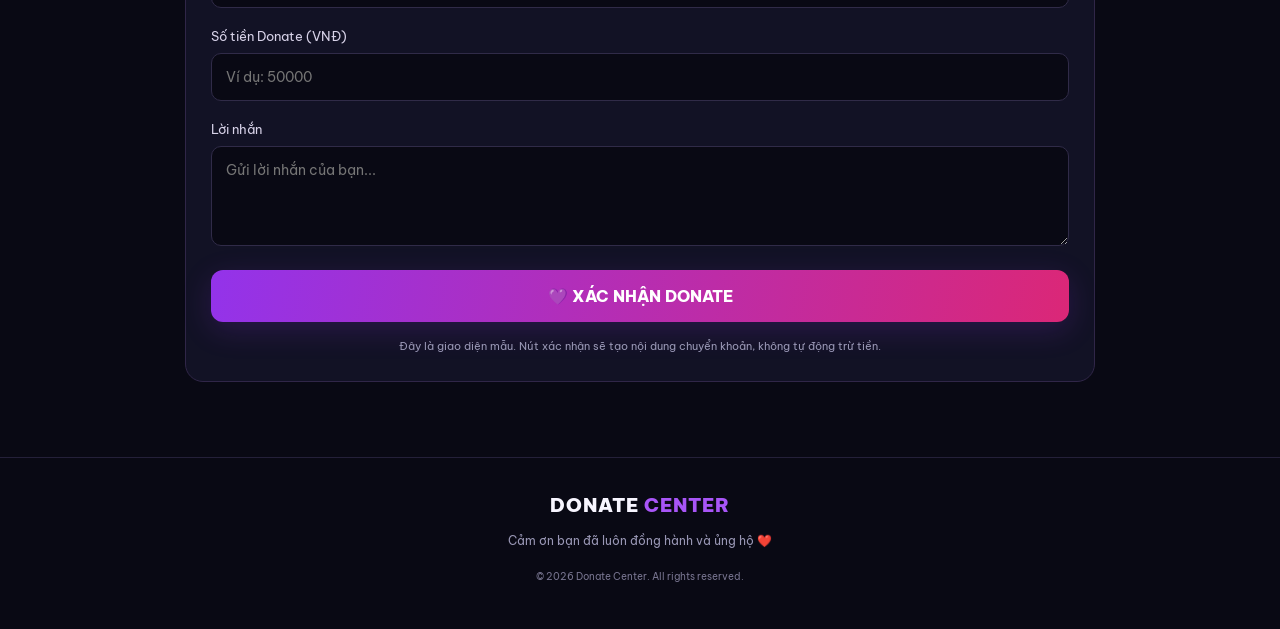
==== commit 0e15c8e7: "Update index.html" ====
--- a/index.html
+++ b/index.html
@@ -104,30 +104,7 @@
     </div>
 </section>
 
-<section class="section transfer">
-    <span class="sub-title">BANK TRANSFER</span>
-    <h2>💳 Thông tin chuyển khoản</h2>
 
-    <div class="bank-card">
-        <div class="bank-info">
-            <p>NGÂN HÀNG</p>
-            <h3 id="bankName">Tp Bank</h3>
-
-            <p>CHỦ TÀI KHOẢN</p>
-            <h3 id="accountName">PHAM TIEN DUNG</h3>
-
-            <p>SỐ TÀI KHOẢN</p>
-            <div class="account">
-                <h3 id="accountNumber">11111190207</h3>
-                <button onclick="copyAccount()">SAO CHÉP</button>
-            </div>
-        </div>
-
-        <div class="qr-placeholder">
-    <img src="assets/qr.pg" alt="Mã QR Donate" class="qr-image">
-    <p>QUÉT MÃ ĐỂ DONATE</p>
-</div>
-    </div>
 </section>
 
 <footer>
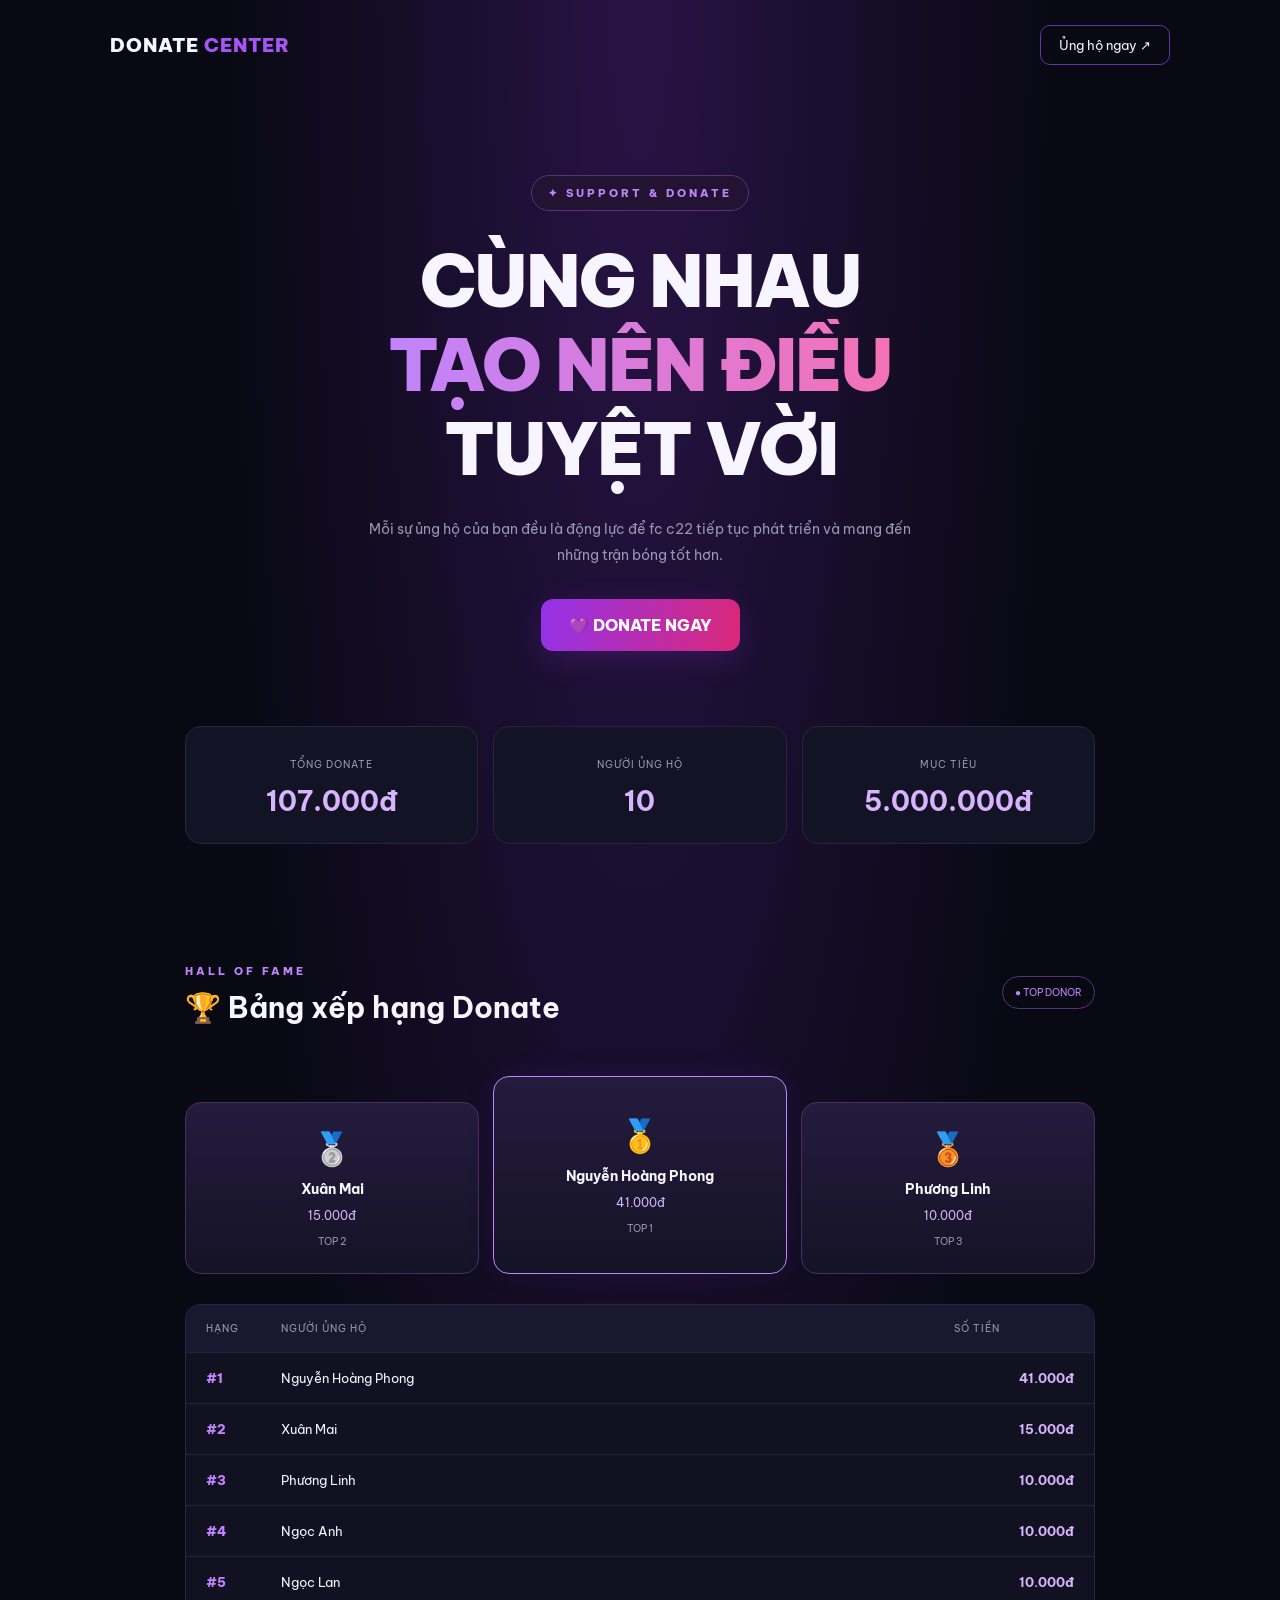
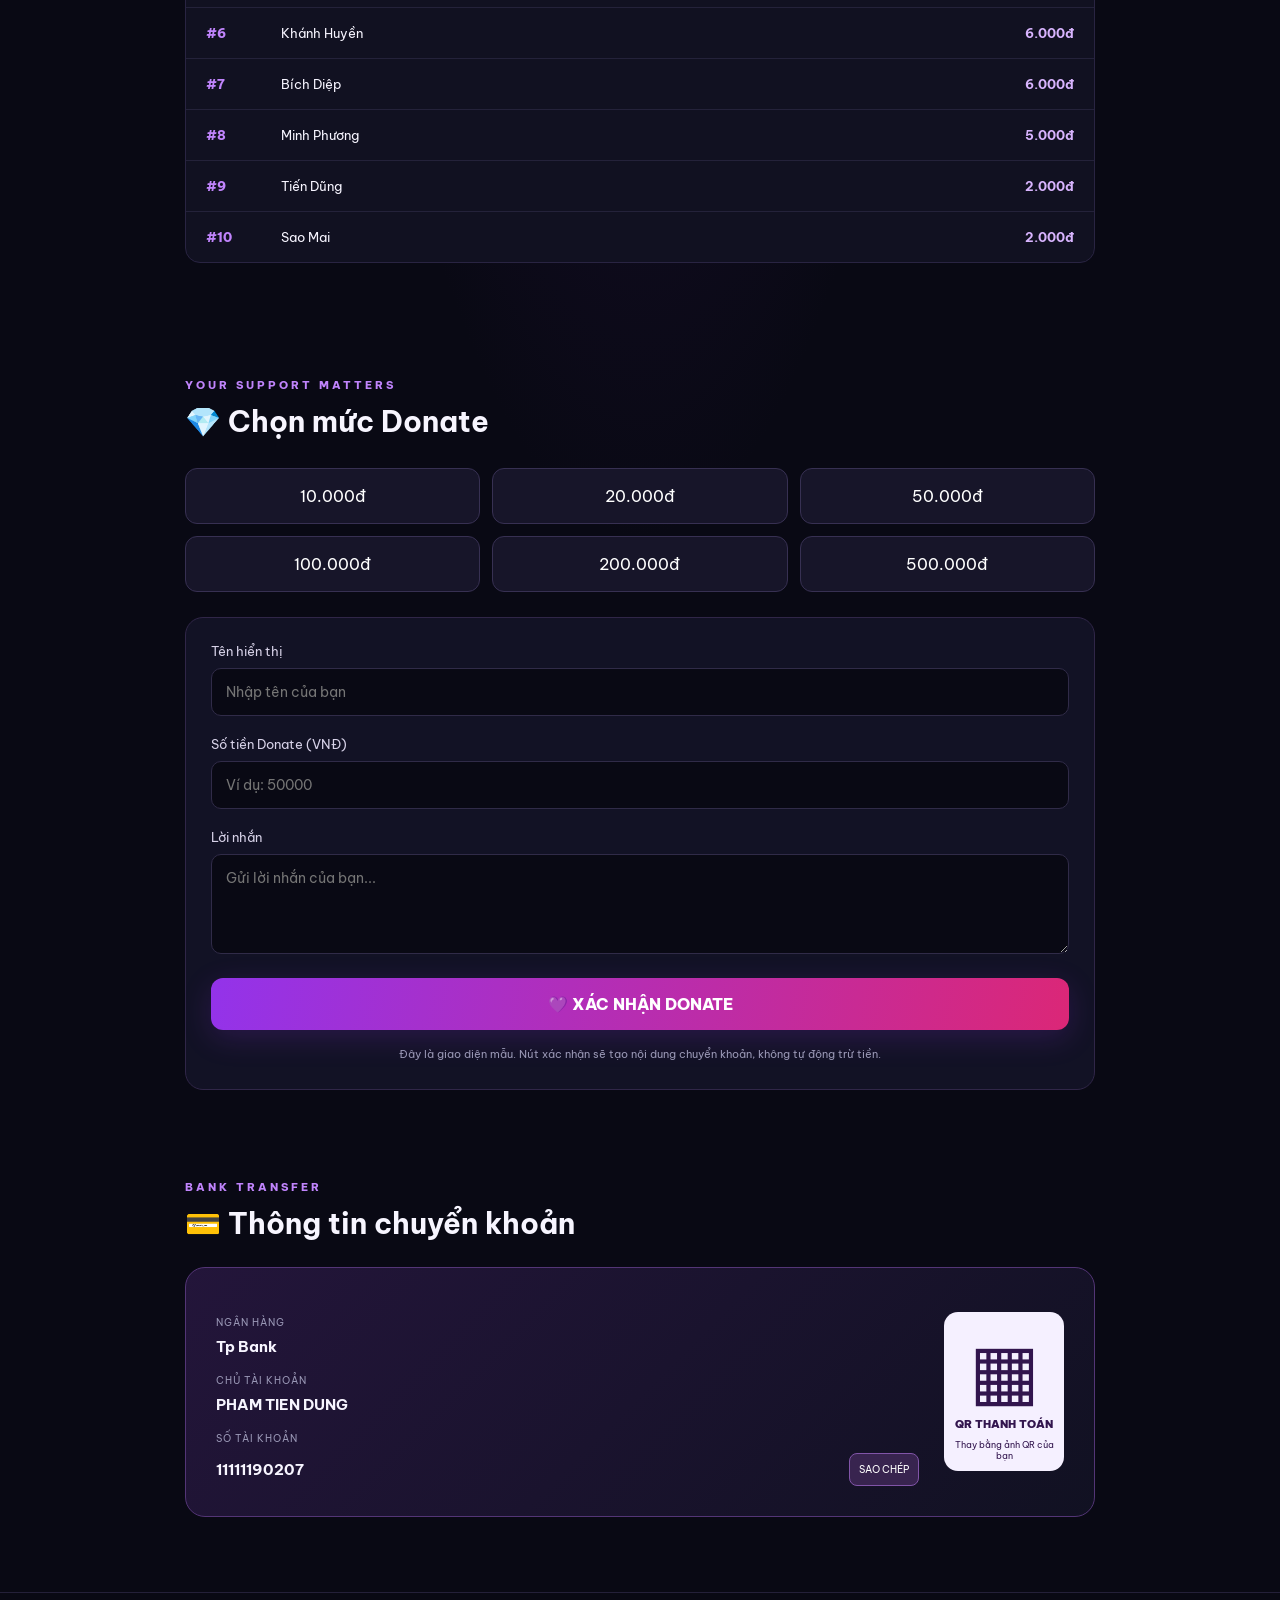
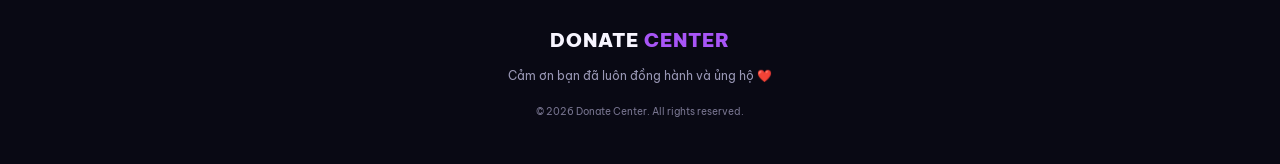
==== commit 97c977c9: "Update index.html" ====
--- a/index.html
+++ b/index.html
@@ -104,7 +104,32 @@
     </div>
 </section>
 
+<section class="section transfer">
+    <span class="sub-title">BANK TRANSFER</span>
+    <h2>💳 Thông tin chuyển khoản</h2>
 
+    <div class="bank-card">
+        <div class="bank-info">
+            <p>NGÂN HÀNG</p>
+            <h3 id="bankName">MB Bank</h3>
+
+            <p>CHỦ TÀI KHOẢN</p>
+            <h3 id="accountName">PHAM TIEN DUNG</h3>
+
+            <p>SỐ TÀI KHOẢN</p>
+            <div class="account">
+                <h3 id="accountNumber">0123456789</h3>
+                <button onclick="copyAccount()">SAO CHÉP</button>
+            </div>
+        </div>
+
+        <div class="qr-placeholder">
+            <div>▦</div>
+            <p>QR THANH TOÁN</p>
+            <small>Thay bằng ảnh QR của bạn</small>
+        </div>
+    </div>
+</section>
 </section>
 
 <footer>
